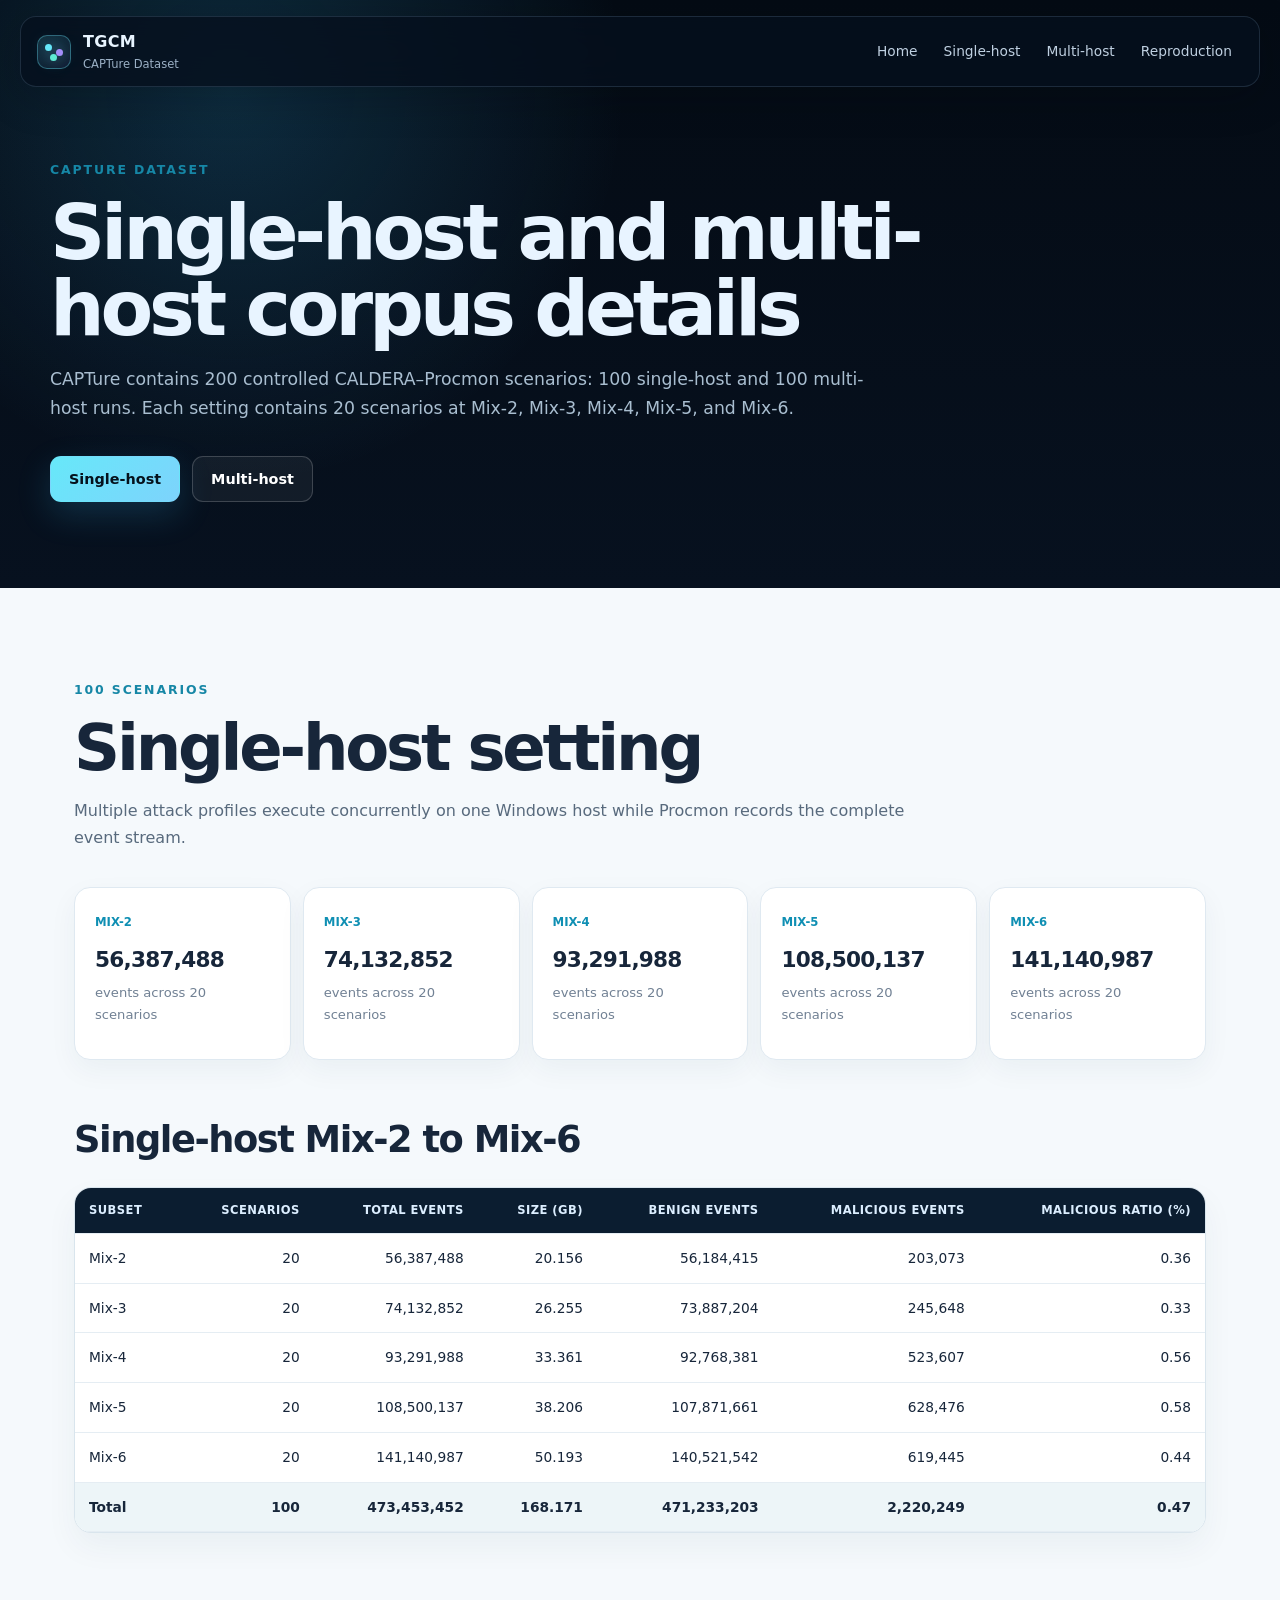
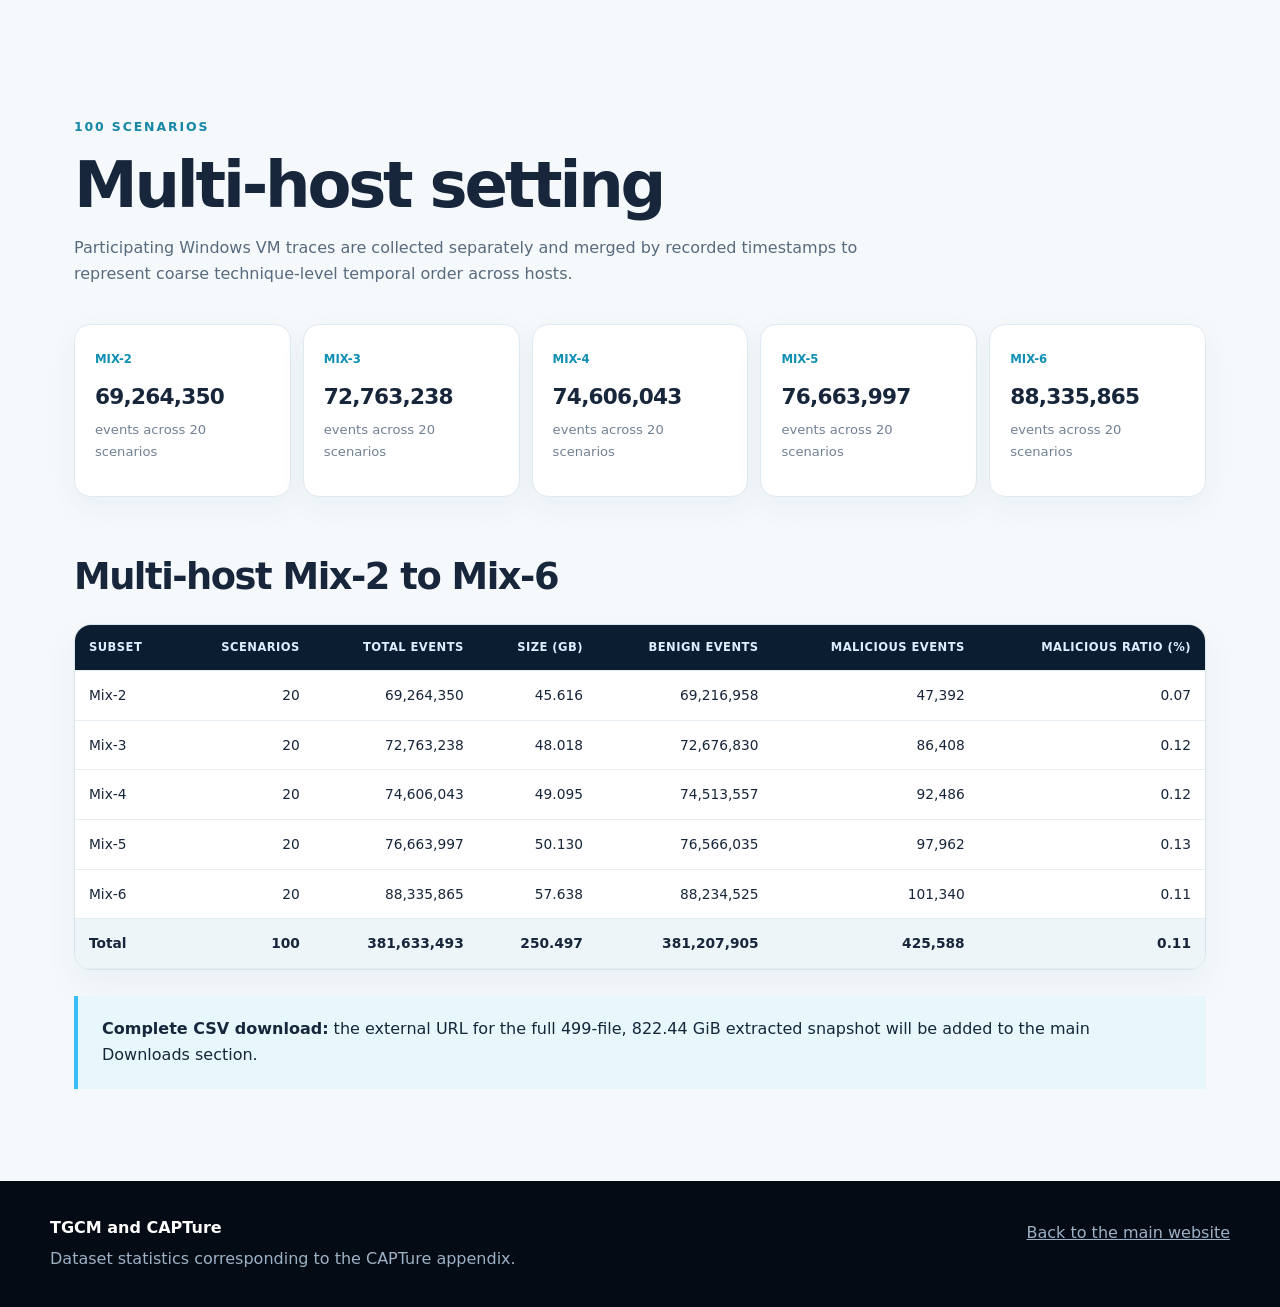
==== dataset/index.html @ 32c9bb9a "Add CAPTure single-host and multi-host dataset details" ====
<!doctype html>
<html lang="en">
<head>
  <meta charset="utf-8">
  <meta name="viewport" content="width=device-width, initial-scale=1">
  <meta name="description" content="CAPTure single-host and multi-host Mix-2 through Mix-6 dataset statistics.">
  <title>CAPTure Dataset Details | TGCM</title>
  <link rel="stylesheet" href="../styles.css">
  <link rel="stylesheet" href="../subpage.css">
  <script defer src="../app.js"></script>
</head>
<body>
  <header class="site-header">
    <a class="brand" href="../"><span class="brand-mark"><i></i><i></i><i></i></span><span><strong>TGCM</strong><small>CAPTure Dataset</small></span></a>
    <button class="nav-toggle" type="button" aria-expanded="false" aria-controls="site-nav">Menu</button>
    <nav id="site-nav" class="site-nav"><a href="../">Home</a><a href="#single-host">Single-host</a><a href="#multi-host">Multi-host</a><a href="../reproduction/">Reproduction</a></nav>
  </header>
  <main class="subpage-main">
    <section class="subpage-hero"><div><p class="eyebrow">CAPTure dataset</p><h1>Single-host and multi-host corpus details</h1><p>CAPTure contains 200 controlled CALDERA–Procmon scenarios: 100 single-host and 100 multi-host runs. Each setting contains 20 scenarios at Mix-2, Mix-3, Mix-4, Mix-5, and Mix-6.</p><div class="hero-actions"><a class="button button-primary" href="#single-host">Single-host</a><a class="button button-secondary" href="#multi-host">Multi-host</a></div></div></section>

    <section id="single-host" class="dataset-section">
      <div class="page-heading"><p class="eyebrow">100 scenarios</p><h1>Single-host setting</h1><p>Multiple attack profiles execute concurrently on one Windows host while Procmon records the complete event stream.</p></div>
      <div class="summary-grid">
        <article class="summary-card"><span>Mix-2</span><strong>56,387,488</strong><p>events across 20 scenarios</p></article>
        <article class="summary-card"><span>Mix-3</span><strong>74,132,852</strong><p>events across 20 scenarios</p></article>
        <article class="summary-card"><span>Mix-4</span><strong>93,291,988</strong><p>events across 20 scenarios</p></article>
        <article class="summary-card"><span>Mix-5</span><strong>108,500,137</strong><p>events across 20 scenarios</p></article>
        <article class="summary-card"><span>Mix-6</span><strong>141,140,987</strong><p>events across 20 scenarios</p></article>
      </div>
      <div class="table-block"><h2>Single-host Mix-2 to Mix-6</h2><div class="table-wrap"><table>
        <thead><tr><th>Subset</th><th>Scenarios</th><th>Total events</th><th>Size (GB)</th><th>Benign events</th><th>Malicious events</th><th>Malicious ratio (%)</th></tr></thead>
        <tbody>
          <tr><td>Mix-2</td><td>20</td><td>56,387,488</td><td>20.156</td><td>56,184,415</td><td>203,073</td><td>0.36</td></tr>
          <tr><td>Mix-3</td><td>20</td><td>74,132,852</td><td>26.255</td><td>73,887,204</td><td>245,648</td><td>0.33</td></tr>
          <tr><td>Mix-4</td><td>20</td><td>93,291,988</td><td>33.361</td><td>92,768,381</td><td>523,607</td><td>0.56</td></tr>
          <tr><td>Mix-5</td><td>20</td><td>108,500,137</td><td>38.206</td><td>107,871,661</td><td>628,476</td><td>0.58</td></tr>
          <tr><td>Mix-6</td><td>20</td><td>141,140,987</td><td>50.193</td><td>140,521,542</td><td>619,445</td><td>0.44</td></tr>
        </tbody>
        <tfoot><tr><th>Total</th><th>100</th><th>473,453,452</th><th>168.171</th><th>471,233,203</th><th>2,220,249</th><th>0.47</th></tr></tfoot>
      </table></div></div>
    </section>

    <section id="multi-host" class="dataset-section">
      <div class="page-heading"><p class="eyebrow">100 scenarios</p><h1>Multi-host setting</h1><p>Participating Windows VM traces are collected separately and merged by recorded timestamps to represent coarse technique-level temporal order across hosts.</p></div>
      <div class="summary-grid">
        <article class="summary-card"><span>Mix-2</span><strong>69,264,350</strong><p>events across 20 scenarios</p></article>
        <article class="summary-card"><span>Mix-3</span><strong>72,763,238</strong><p>events across 20 scenarios</p></article>
        <article class="summary-card"><span>Mix-4</span><strong>74,606,043</strong><p>events across 20 scenarios</p></article>
        <article class="summary-card"><span>Mix-5</span><strong>76,663,997</strong><p>events across 20 scenarios</p></article>
        <article class="summary-card"><span>Mix-6</span><strong>88,335,865</strong><p>events across 20 scenarios</p></article>
      </div>
      <div class="table-block"><h2>Multi-host Mix-2 to Mix-6</h2><div class="table-wrap"><table>
        <thead><tr><th>Subset</th><th>Scenarios</th><th>Total events</th><th>Size (GB)</th><th>Benign events</th><th>Malicious events</th><th>Malicious ratio (%)</th></tr></thead>
        <tbody>
          <tr><td>Mix-2</td><td>20</td><td>69,264,350</td><td>45.616</td><td>69,216,958</td><td>47,392</td><td>0.07</td></tr>
          <tr><td>Mix-3</td><td>20</td><td>72,763,238</td><td>48.018</td><td>72,676,830</td><td>86,408</td><td>0.12</td></tr>
          <tr><td>Mix-4</td><td>20</td><td>74,606,043</td><td>49.095</td><td>74,513,557</td><td>92,486</td><td>0.12</td></tr>
          <tr><td>Mix-5</td><td>20</td><td>76,663,997</td><td>50.130</td><td>76,566,035</td><td>97,962</td><td>0.13</td></tr>
          <tr><td>Mix-6</td><td>20</td><td>88,335,865</td><td>57.638</td><td>88,234,525</td><td>101,340</td><td>0.11</td></tr>
        </tbody>
        <tfoot><tr><th>Total</th><th>100</th><th>381,633,493</th><th>250.497</th><th>381,207,905</th><th>425,588</th><th>0.11</th></tr></tfoot>
      </table></div></div>
      <div class="notice"><strong>Complete CSV download:</strong> the external URL for the full 499-file, 822.44 GiB extracted snapshot will be added to the main Downloads section.</div>
    </section>
  </main>
  <footer class="site-footer"><div><strong>TGCM and CAPTure</strong><p>Dataset statistics corresponding to the CAPTure appendix.</p></div><p><a href="../">Back to the main website</a></p></footer>
</body>
</html>
---- styles.css ----
:root{--bg:#07111f;--deep:#040b14;--panel:#0d1b2c;--text:#e8f4ff;--muted:#9bb0c5;--cyan:#67e8f9;--blue:#38bdf8;--violet:#a78bfa;--teal:#5eead4;--paper:#f5f9fc;--ink:#17263a;--soft:#586a7d;--line:rgba(148,184,218,.18);--radius:20px;--max:1180px;--shadow:0 28px 80px rgba(1,8,18,.32)}*{box-sizing:border-box}html{scroll-behavior:smooth}body{margin:0;background:var(--paper);color:var(--ink);font-family:Inter,ui-sans-serif,system-ui,-apple-system,BlinkMacSystemFont,"Segoe UI",sans-serif;line-height:1.65;text-rendering:optimizeLegibility}a{color:inherit}.skip-link{position:fixed;z-index:999;top:12px;left:12px;transform:translateY(-150%);padding:10px 14px;border-radius:8px;background:white;color:#07111f;font-weight:700}.skip-link:focus{transform:none}.site-header{position:fixed;z-index:100;top:16px;left:50%;transform:translateX(-50%);display:flex;align-items:center;justify-content:space-between;width:min(calc(100% - 36px),1240px);padding:12px 16px;border:1px solid rgba(173,218,255,.14);border-radius:16px;background:rgba(6,16,29,.8);box-shadow:0 10px 40px rgba(1,7,15,.22);backdrop-filter:blur(16px)}.brand{display:inline-flex;align-items:center;gap:12px;color:var(--text);text-decoration:none}.brand strong,.brand small{display:block}.brand strong{font-size:1rem;letter-spacing:.02em}.brand small{color:var(--muted);font-size:.72rem}.brand-mark{position:relative;width:34px;height:34px;border:1px solid rgba(103,232,249,.35);border-radius:10px;background:linear-gradient(145deg,rgba(103,232,249,.14),rgba(167,139,250,.08))}.brand-mark i{position:absolute;width:7px;height:7px;border-radius:50%;background:var(--cyan);box-shadow:0 0 16px rgba(103,232,249,.6)}.brand-mark i:nth-child(1){left:7px;top:8px}.brand-mark i:nth-child(2){right:7px;top:13px;background:var(--violet)}.brand-mark i:nth-child(3){left:12px;bottom:7px;background:var(--teal)}.site-nav{display:flex;align-items:center;gap:4px}.site-nav a{padding:8px 11px;border-radius:9px;color:#bfd0e1;font-size:.86rem;text-decoration:none}.site-nav a:hover,.site-nav a:focus-visible{color:white;background:rgba(255,255,255,.07);outline:none}.nav-toggle{display:none;border:1px solid rgba(255,255,255,.14);border-radius:9px;padding:8px 11px;color:white;background:transparent;font:inherit}.hero{position:relative;min-height:830px;padding:158px 24px 100px;color:var(--text);background:radial-gradient(circle at 16% 16%,rgba(56,189,248,.16),transparent 34%),radial-gradient(circle at 82% 20%,rgba(167,139,250,.16),transparent 34%),linear-gradient(180deg,var(--deep),var(--bg));overflow:hidden}.hero:before{content:"";position:absolute;inset:0;background-image:linear-gradient(rgba(131,173,211,.05) 1px,transparent 1px),linear-gradient(90deg,rgba(131,173,211,.05) 1px,transparent 1px);background-size:54px 54px;mask-image:linear-gradient(to bottom,black,transparent 88%);pointer-events:none}.hero-grid{position:relative;z-index:1;display:grid;grid-template-columns:minmax(0,1fr) minmax(440px,.95fr);gap:64px;align-items:center;width:min(100%,var(--max));margin:auto}.eyebrow{margin:0 0 14px;color:#1687a6;font-size:.78rem;font-weight:800;letter-spacing:.15em;text-transform:uppercase}.hero .eyebrow,.section-dark .eyebrow,.section-roadmap .eyebrow{color:var(--cyan)}.status-dot{display:inline-block;width:8px;height:8px;margin-right:8px;border-radius:50%;background:var(--teal);box-shadow:0 0 0 5px rgba(94,234,212,.1),0 0 18px rgba(94,234,212,.75)}.hero h1{margin:0;font-size:clamp(4.5rem,9vw,8.2rem);line-height:.94;letter-spacing:-.07em;background:linear-gradient(90deg,#fff 0%,#b8f4ff 42%,#d5ccff 100%);-webkit-background-clip:text;background-clip:text;color:transparent}.hero-title{max-width:760px;margin:28px 0 0;color:#c5d8e8;font-size:clamp(1.12rem,2vw,1.4rem);line-height:1.55}.hero-note{max-width:700px;margin:22px 0 0;padding-left:18px;border-left:2px solid rgba(103,232,249,.5);color:#91a9bd}.hero-actions{display:flex;flex-wrap:wrap;gap:12px;margin-top:34px}.button{display:inline-flex;align-items:center;justify-content:center;min-height:46px;padding:0 18px;border:1px solid transparent;border-radius:11px;font:inherit;font-size:.9rem;font-weight:750;text-decoration:none;transition:transform .16s ease}.button:hover{transform:translateY(-2px)}.button-primary{color:#05111c;background:linear-gradient(135deg,var(--cyan),#7dd3fc);box-shadow:0 12px 34px rgba(56,189,248,.18)}.button-secondary{border-color:rgba(255,255,255,.18);color:white;background:rgba(255,255,255,.05)}.button-disabled{width:100%;color:#728294;border-color:rgba(135,156,178,.18);background:rgba(125,145,165,.07);cursor:not-allowed}.button-disabled:hover{transform:none}.graph-panel{position:relative;padding:20px 18px 16px;border:1px solid rgba(125,211,252,.14);border-radius:28px;background:linear-gradient(160deg,rgba(16,34,56,.86),rgba(5,14,25,.75));box-shadow:var(--shadow),inset 0 1px 0 rgba(255,255,255,.05);overflow:hidden}.graph-label{color:#829bb1;font-size:.74rem;font-weight:700;letter-spacing:.11em;text-transform:uppercase}.graph-panel svg{display:block;width:100%;height:auto}.host-lines line{stroke:rgba(148,184,218,.12);stroke-width:1;stroke-dasharray:5 8}.edge path{fill:none;stroke-width:4;stroke-linecap:round}.edge-a path{stroke:url(#edge-a)}.edge-b path{stroke:url(#edge-b)}.edge-c path{stroke:url(#edge-c)}.nodes circle{stroke:#0c1929;stroke-width:5}.path-a circle{fill:var(--blue)}.path-b circle{fill:var(--violet)}.path-c circle{fill:var(--teal)}.host-labels text{fill:#7891a7;font-size:14px}.graph-legend{display:flex;flex-wrap:wrap;gap:14px;color:#849cb2;font-size:.73rem}.graph-legend span{display:inline-flex;align-items:center;gap:7px}.graph-legend i{width:8px;height:8px;border-radius:50%}.legend-a{background:var(--blue)}.legend-b{background:var(--violet)}.legend-c{background:var(--teal)}.section{padding:108px 24px}.section>*{width:min(100%,var(--max));margin-left:auto;margin-right:auto}.section-heading{max-width:820px;margin-bottom:48px}.section-heading h2,.citation-card h2{margin:0;font-size:clamp(2.1rem,4.5vw,4rem);line-height:1.08;letter-spacing:-.045em}.section-heading>p:last-child{margin:20px 0 0;color:var(--soft);font-size:1.05rem}.section-dark{color:var(--text);background:linear-gradient(180deg,#07111f,#0a1727)}.section-dark .section-heading h2{color:white}.section-dark .section-heading>p:last-child{color:#9db1c6}.feature-grid,.roadmap-grid,.download-grid{display:grid;grid-template-columns:repeat(3,1fr);gap:16px}.feature-grid article,.roadmap-grid article,.download-card{padding:28px;border:1px solid #dfe9f1;border-radius:var(--radius);background:white;box-shadow:0 14px 34px rgba(21,51,78,.06)}.feature-grid article>span,.roadmap-grid article>span{color:#0f8fb3;font-size:.74rem;font-weight:800;letter-spacing:.12em;text-transform:uppercase}.feature-grid h3,.roadmap-grid h3,.download-card h3{margin:14px 0 8px;font-size:1.25rem}.feature-grid p,.roadmap-grid p,.download-card p{margin:0;color:var(--soft)}.stats-grid{display:grid;grid-template-columns:repeat(6,1fr);gap:12px}.stats-grid article{min-height:138px;padding:22px 18px;border:1px solid rgba(173,218,255,.12);border-radius:18px;background:rgba(255,255,255,.045)}.stats-grid strong{display:block;color:white;font-size:clamp(1.65rem,3vw,2.55rem);line-height:1.1;letter-spacing:-.05em}.stats-grid span{display:block;margin-top:10px;color:#9db1c6;font-size:.86rem}.pipeline{display:grid;grid-template-columns:1fr auto 1fr auto 1fr;gap:18px;align-items:center;margin-top:46px}.pipeline article{min-height:190px;padding:26px;border:1px solid rgba(173,218,255,.12);border-radius:18px;background:rgba(255,255,255,.045)}.pipeline article>span{color:var(--cyan);font-size:.72rem;font-weight:800;letter-spacing:.12em;text-transform:uppercase}.pipeline h3{margin:14px 0 8px;color:white}.pipeline p{margin:0;color:#9db1c6}.pipeline-arrow{color:#5e7892;font-size:1.5rem}.download-status{display:inline-flex;padding:6px 10px;border-radius:999px;color:#0d6c79;background:#dcf9f5;font-size:.72rem;font-weight:800;text-transform:uppercase}.download-card dl{margin:24px 0;display:grid;gap:9px}.download-card dl div{display:flex;justify-content:space-between;gap:18px;padding-bottom:8px;border-bottom:1px solid #e4ebf1}.download-card dt{color:#718194}.download-card dd{margin:0;font-weight:700;text-align:right}.integrity-callout{display:grid;grid-template-columns:1fr 1fr;gap:32px;align-items:center;margin-top:28px;padding:32px;border-radius:22px;color:var(--text);background:linear-gradient(135deg,#0c2638,#102a41)}.integrity-callout span{color:var(--cyan);font-size:.74rem;font-weight:800;letter-spacing:.12em;text-transform:uppercase}.integrity-callout h3{margin:10px 0 0;font-size:1.55rem}.integrity-callout p{margin:0;color:#a7bacb}.section-roadmap{color:var(--text);background:#091422}.section-roadmap .section-heading h2{color:white}.section-roadmap .section-heading>p:last-child{color:#9db1c6}.roadmap-grid article{border-color:rgba(173,218,255,.12);background:rgba(255,255,255,.045);box-shadow:none}.roadmap-grid h3{color:white}.roadmap-grid p{color:#9db1c6}.roadmap-grid article>span{color:var(--cyan)}.section-citation{background:#eaf2f7}.citation-card{display:grid;grid-template-columns:1.35fr .65fr;gap:50px;padding:48px;border:1px solid #d9e5ed;border-radius:26px;background:white;box-shadow:0 18px 44px rgba(21,51,78,.07)}.citation-card p{color:var(--soft)}.citation-meta{display:grid;gap:12px}.citation-meta div{padding:14px 16px;border-radius:12px;background:#f2f7fa}.citation-meta span,.citation-meta strong{display:block}.citation-meta span{color:#718194;font-size:.76rem;text-transform:uppercase}.citation-meta strong{margin-top:3px}.site-footer{display:flex;justify-content:space-between;gap:30px;padding:34px max(24px,calc((100% - var(--max))/2));color:#9db1c6;background:#040b14}.site-footer strong{color:white}.site-footer p{margin:5px 0 0;max-width:560px}.site-footer>p{text-align:right}@media(max-width:980px){.hero-grid{grid-template-columns:1fr;gap:46px}.graph-panel{max-width:700px}.stats-grid{grid-template-columns:repeat(3,1fr)}.feature-grid,.roadmap-grid,.download-grid{grid-template-columns:1fr 1fr}.pipeline{grid-template-columns:1fr}.pipeline-arrow{transform:rotate(90deg);text-align:center}.citation-card{grid-template-columns:1fr}}@media(max-width:700px){.site-header{top:10px}.nav-toggle{display:block}.site-nav{position:absolute;top:calc(100% + 8px);left:0;right:0;display:none;flex-direction:column;align-items:stretch;padding:10px;border:1px solid rgba(173,218,255,.14);border-radius:14px;background:#081524}.site-nav.open{display:flex}.site-nav a{padding:11px 12px}.hero{min-height:auto;padding:138px 20px 76px}.hero h1{font-size:clamp(4rem,24vw,6rem)}.section{padding:78px 20px}.stats-grid,.feature-grid,.roadmap-grid,.download-grid{grid-template-columns:1fr}.integrity-callout{grid-template-columns:1fr}.citation-card{padding:30px}.site-footer{flex-direction:column}.site-footer>p{text-align:left}}
---- subpage.css ----
.subpage-main{background:#f5f9fc}.subpage-hero{padding:160px 24px 86px;color:#e8f4ff;background:radial-gradient(circle at 18% 15%,rgba(56,189,248,.18),transparent 34%),linear-gradient(180deg,#040b14,#07111f)}.subpage-hero>div,.dataset-section,.repro-section{width:min(100%,1180px);margin:auto}.subpage-hero h1{max-width:900px;margin:0;font-size:clamp(2.8rem,6vw,5.5rem);line-height:1;letter-spacing:-.055em}.subpage-hero p:not(.eyebrow){max-width:820px;color:#a9bed0;font-size:1.08rem}.dataset-section,.repro-section{padding:92px 24px}.page-heading{max-width:860px;margin-bottom:36px}.page-heading h1{margin:0;font-size:clamp(2.3rem,5vw,4.2rem);letter-spacing:-.05em;line-height:1.05}.page-heading>p:last-child{color:#586a7d}.summary-grid{display:grid;grid-template-columns:repeat(5,1fr);gap:12px;margin-bottom:46px}.summary-card{padding:20px;border:1px solid #dfe9f1;border-radius:16px;background:white;box-shadow:0 10px 28px rgba(21,51,78,.05)}.summary-card>span{color:#0f8fb3;font-size:.73rem;font-weight:800;text-transform:uppercase}.summary-card>strong{display:block;margin-top:8px;font-size:1.35rem;letter-spacing:-.035em}.summary-card>p{margin:4px 0 14px;color:#718194;font-size:.82rem}.table-block{margin-top:50px}.table-block h2{margin:0 0 16px;font-size:2.3rem;letter-spacing:-.04em}.table-wrap{overflow:auto;border:1px solid #d9e5ed;border-radius:17px;background:white;box-shadow:0 14px 32px rgba(21,51,78,.05)}table{width:100%;border-collapse:collapse;min-width:950px;font-size:.86rem}th,td{padding:13px 14px;border-bottom:1px solid #e5edf3;text-align:right;white-space:nowrap}th:first-child,td:first-child{text-align:left}thead th{color:#dceeff;background:#0b1d30;font-size:.72rem;letter-spacing:.04em;text-transform:uppercase}tbody tr:hover{background:#f5fafc}tfoot th{background:#edf5f8}.repro-grid{display:grid;grid-template-columns:repeat(3,1fr);gap:16px}.repro-card{display:flex;flex-direction:column;padding:26px;border:1px solid #dfe9f1;border-radius:18px;background:white;box-shadow:0 12px 32px rgba(21,51,78,.05)}.repro-card>span{color:#0f8fb3;font-size:.73rem;font-weight:800;text-transform:uppercase}.repro-card h2{margin:12px 0 8px;font-size:1.3rem}.repro-card p{flex:1;margin:0 0 20px;color:#586a7d}.repro-links{display:flex;flex-wrap:wrap;gap:8px}.repro-links a{padding:7px 10px;border:1px solid #dbe7ef;border-radius:8px;text-decoration:none;font-size:.8rem;font-weight:700}.setup-panel{margin-top:34px;padding:30px;border-radius:20px;color:#e8f4ff;background:#0a1727}.setup-panel pre{overflow:auto;padding:18px;border-radius:12px;background:#040b14;color:#bceffc}.notice{margin-top:26px;padding:20px 24px;border-left:4px solid #38bdf8;background:#e8f7fc}.site-footer a{color:inherit}@media(max-width:980px){.summary-grid{grid-template-columns:repeat(2,1fr)}.repro-grid{grid-template-columns:1fr 1fr}}@media(max-width:700px){.subpage-hero{padding:130px 20px 62px}.dataset-section,.repro-section{padding:64px 20px}.summary-grid,.repro-grid{grid-template-columns:1fr}}
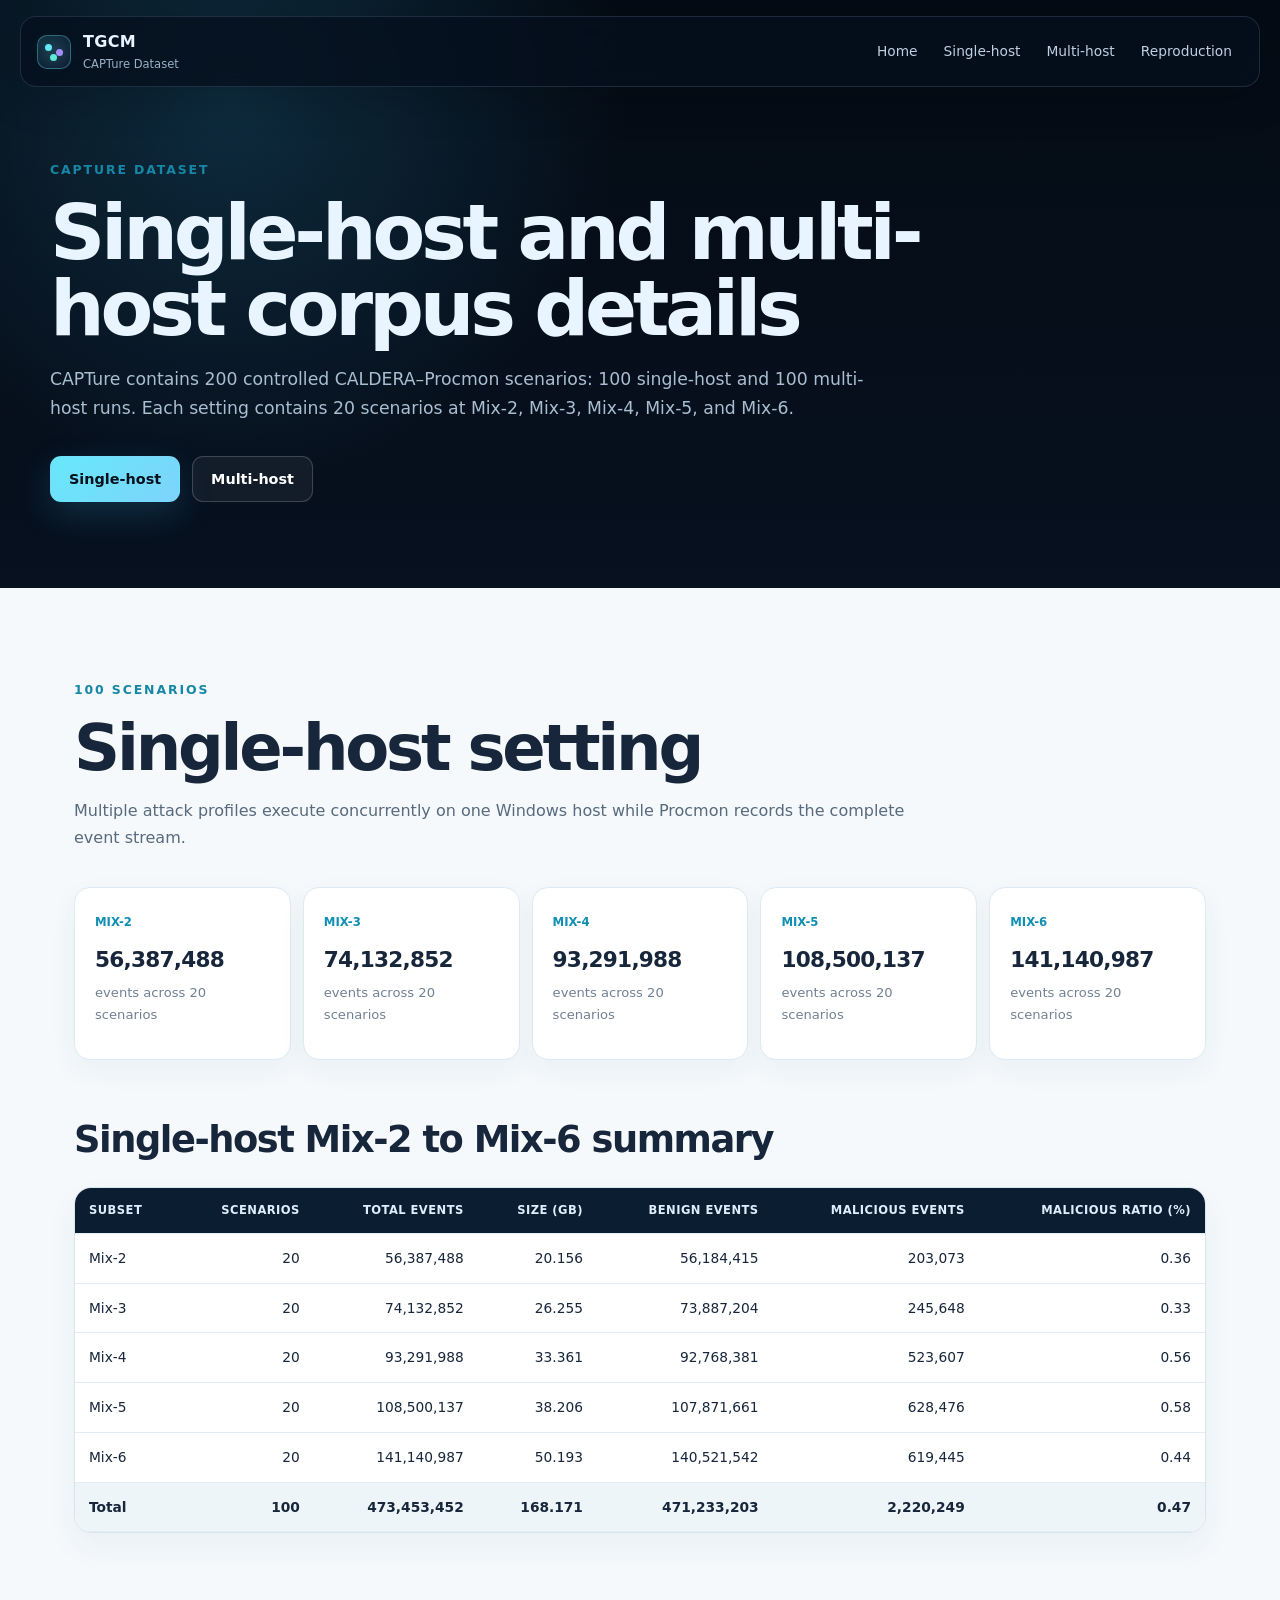
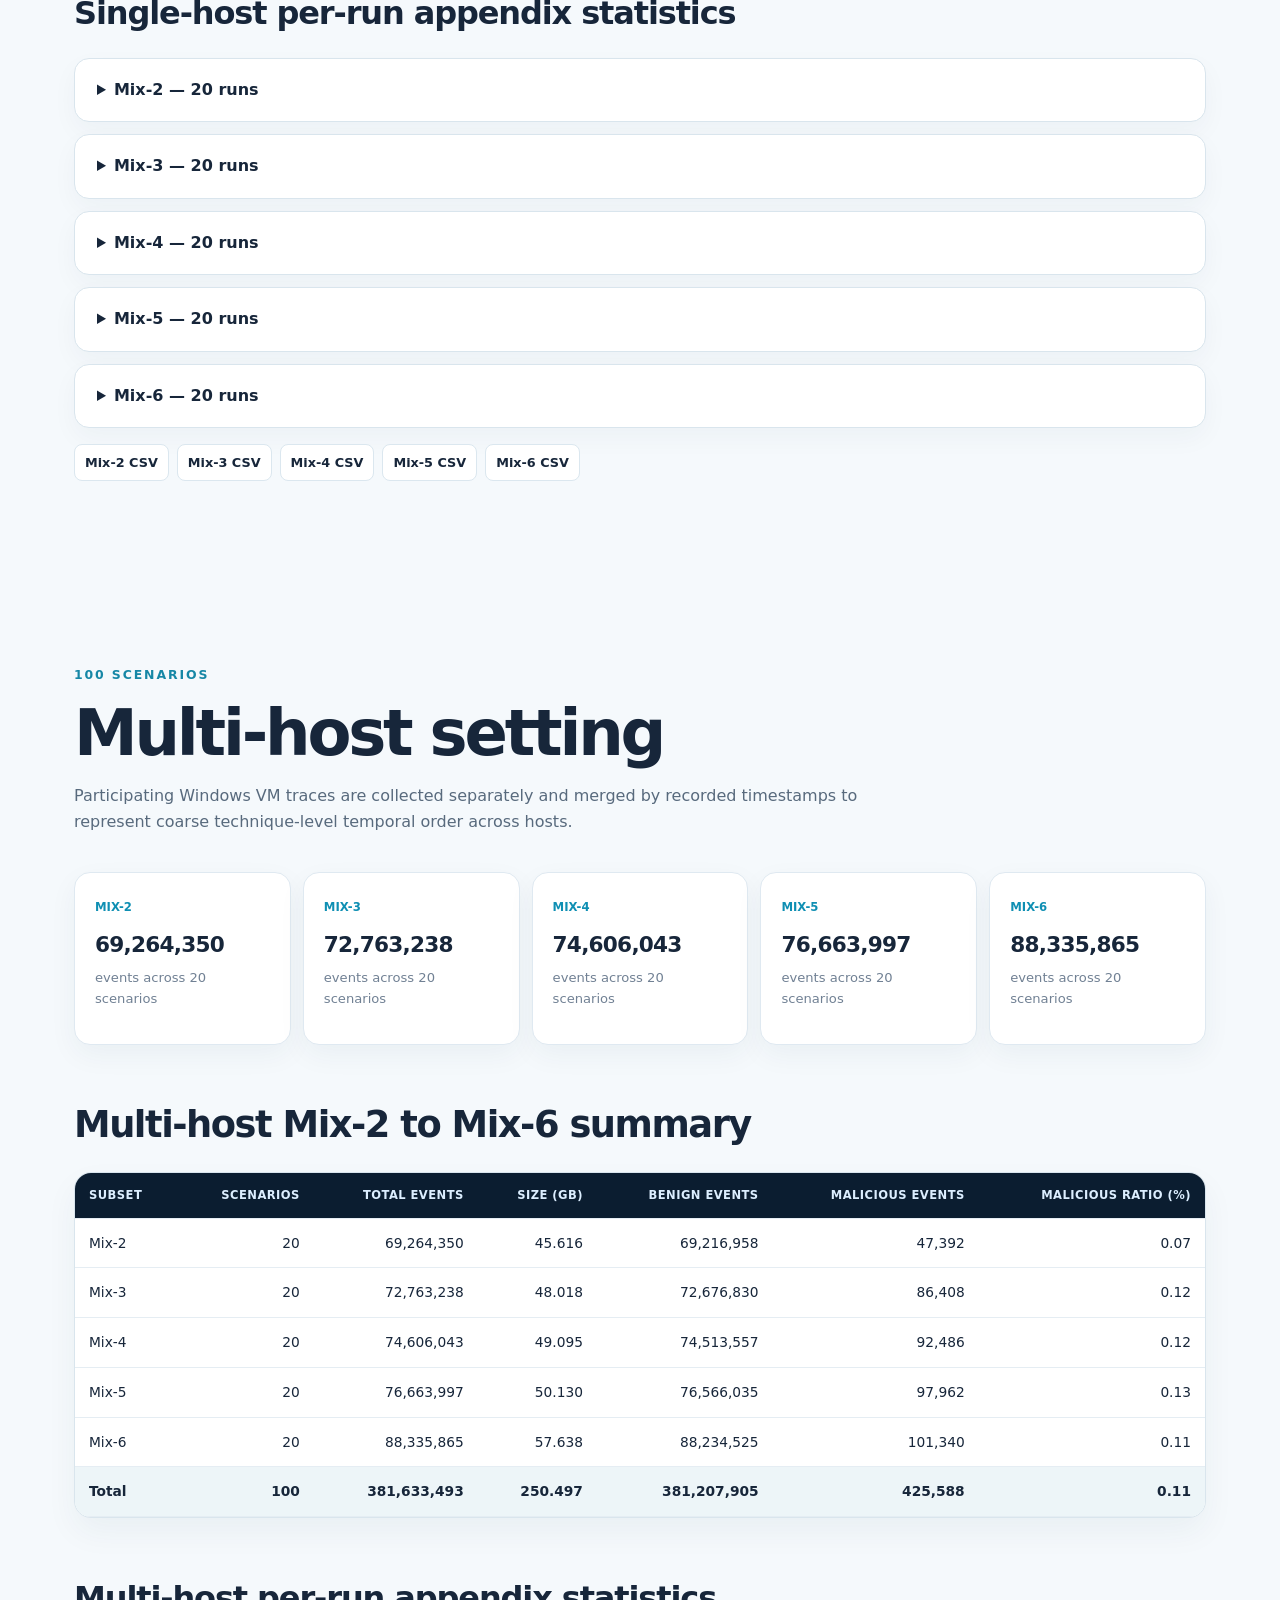
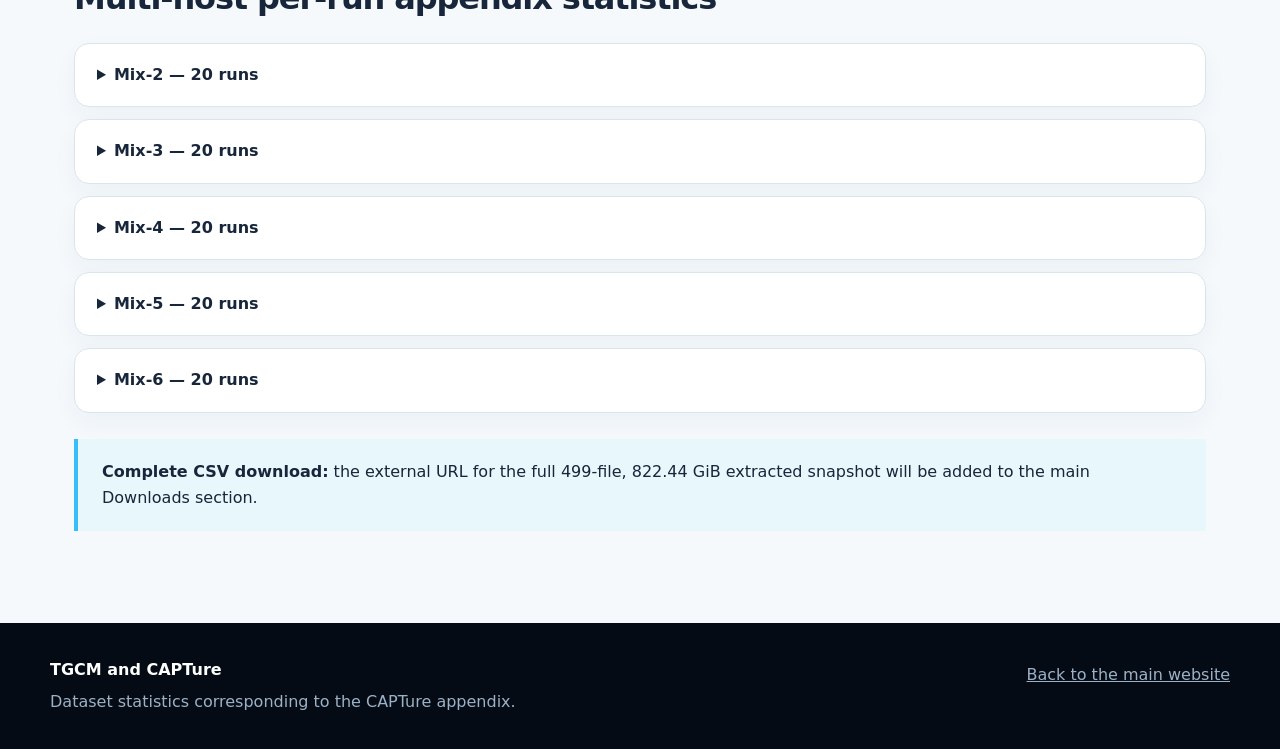
==== commit 79a11ecb: "Add full CAPTure per-run appendix details" ====
--- a/dataset/index.html
+++ b/dataset/index.html
@@ -7,7 +7,9 @@
   <title>CAPTure Dataset Details | TGCM</title>
   <link rel="stylesheet" href="../styles.css">
   <link rel="stylesheet" href="../subpage.css">
+  <link rel="stylesheet" href="details.css">
   <script defer src="../app.js"></script>
+  <script defer src="dataset.js"></script>
 </head>
 <body>
   <header class="site-header">
@@ -27,7 +29,7 @@
         <article class="summary-card"><span>Mix-5</span><strong>108,500,137</strong><p>events across 20 scenarios</p></article>
         <article class="summary-card"><span>Mix-6</span><strong>141,140,987</strong><p>events across 20 scenarios</p></article>
       </div>
-      <div class="table-block"><h2>Single-host Mix-2 to Mix-6</h2><div class="table-wrap"><table>
+      <div class="table-block"><h2>Single-host Mix-2 to Mix-6 summary</h2><div class="table-wrap"><table>
         <thead><tr><th>Subset</th><th>Scenarios</th><th>Total events</th><th>Size (GB)</th><th>Benign events</th><th>Malicious events</th><th>Malicious ratio (%)</th></tr></thead>
         <tbody>
           <tr><td>Mix-2</td><td>20</td><td>56,387,488</td><td>20.156</td><td>56,184,415</td><td>203,073</td><td>0.36</td></tr>
@@ -38,6 +40,16 @@
         </tbody>
         <tfoot><tr><th>Total</th><th>100</th><th>473,453,452</th><th>168.171</th><th>471,233,203</th><th>2,220,249</th><th>0.47</th></tr></tfoot>
       </table></div></div>
+
+      <h2 class="per-run-heading">Single-host per-run appendix statistics</h2>
+      <div class="per-run-groups">
+        <details><summary>Mix-2 — 20 runs</summary><div class="per-run-table" data-run-table data-csv="runs/mix2.csv" data-scope="single-host">Loading…</div></details>
+        <details><summary>Mix-3 — 20 runs</summary><div class="per-run-table" data-run-table data-csv="runs/mix3.csv" data-scope="single-host">Loading…</div></details>
+        <details><summary>Mix-4 — 20 runs</summary><div class="per-run-table" data-run-table data-csv="runs/mix4.csv" data-scope="single-host">Loading…</div></details>
+        <details><summary>Mix-5 — 20 runs</summary><div class="per-run-table" data-run-table data-csv="runs/mix5.csv" data-scope="single-host">Loading…</div></details>
+        <details><summary>Mix-6 — 20 runs</summary><div class="per-run-table" data-run-table data-csv="runs/mix6.csv" data-scope="single-host">Loading…</div></details>
+      </div>
+      <div class="per-run-downloads"><a href="runs/mix2.csv" download>Mix-2 CSV</a><a href="runs/mix3.csv" download>Mix-3 CSV</a><a href="runs/mix4.csv" download>Mix-4 CSV</a><a href="runs/mix5.csv" download>Mix-5 CSV</a><a href="runs/mix6.csv" download>Mix-6 CSV</a></div>
     </section>
 
     <section id="multi-host" class="dataset-section">
@@ -49,7 +61,7 @@
         <article class="summary-card"><span>Mix-5</span><strong>76,663,997</strong><p>events across 20 scenarios</p></article>
         <article class="summary-card"><span>Mix-6</span><strong>88,335,865</strong><p>events across 20 scenarios</p></article>
       </div>
-      <div class="table-block"><h2>Multi-host Mix-2 to Mix-6</h2><div class="table-wrap"><table>
+      <div class="table-block"><h2>Multi-host Mix-2 to Mix-6 summary</h2><div class="table-wrap"><table>
         <thead><tr><th>Subset</th><th>Scenarios</th><th>Total events</th><th>Size (GB)</th><th>Benign events</th><th>Malicious events</th><th>Malicious ratio (%)</th></tr></thead>
         <tbody>
           <tr><td>Mix-2</td><td>20</td><td>69,264,350</td><td>45.616</td><td>69,216,958</td><td>47,392</td><td>0.07</td></tr>
@@ -60,6 +72,15 @@
         </tbody>
         <tfoot><tr><th>Total</th><th>100</th><th>381,633,493</th><th>250.497</th><th>381,207,905</th><th>425,588</th><th>0.11</th></tr></tfoot>
       </table></div></div>
+
+      <h2 class="per-run-heading">Multi-host per-run appendix statistics</h2>
+      <div class="per-run-groups">
+        <details><summary>Mix-2 — 20 runs</summary><div class="per-run-table" data-run-table data-csv="runs/mix2.csv" data-scope="multi-host">Loading…</div></details>
+        <details><summary>Mix-3 — 20 runs</summary><div class="per-run-table" data-run-table data-csv="runs/mix3.csv" data-scope="multi-host">Loading…</div></details>
+        <details><summary>Mix-4 — 20 runs</summary><div class="per-run-table" data-run-table data-csv="runs/mix4.csv" data-scope="multi-host">Loading…</div></details>
+        <details><summary>Mix-5 — 20 runs</summary><div class="per-run-table" data-run-table data-csv="runs/mix5.csv" data-scope="multi-host">Loading…</div></details>
+        <details><summary>Mix-6 — 20 runs</summary><div class="per-run-table" data-run-table data-csv="runs/mix6.csv" data-scope="multi-host">Loading…</div></details>
+      </div>
       <div class="notice"><strong>Complete CSV download:</strong> the external URL for the full 499-file, 822.44 GiB extracted snapshot will be added to the main Downloads section.</div>
     </section>
   </main>
--- a/dataset/details.css
+++ b/dataset/details.css
@@ -0,0 +1 @@
+.per-run-heading{margin:54px 0 18px;font-size:2rem;letter-spacing:-.035em}.per-run-groups{display:grid;gap:12px}.per-run-groups details{border:1px solid #d9e5ed;border-radius:15px;background:white;box-shadow:0 10px 26px rgba(21,51,78,.04);overflow:hidden}.per-run-groups summary{padding:18px 22px;font-weight:800;cursor:pointer;list-style-position:inside}.per-run-groups details[open] summary{border-bottom:1px solid #e5edf3;background:#f4f9fb}.per-run-table{padding:16px}.per-run-table .table-wrap{box-shadow:none}.per-run-table table{min-width:1050px}.per-run-table th:nth-child(2),.per-run-table td:nth-child(2){text-align:left;white-space:normal;min-width:330px}.per-run-downloads{display:flex;flex-wrap:wrap;gap:8px;margin-top:16px}.per-run-downloads a{padding:7px 10px;border:1px solid #dbe7ef;border-radius:8px;background:white;text-decoration:none;font-size:.8rem;font-weight:750}
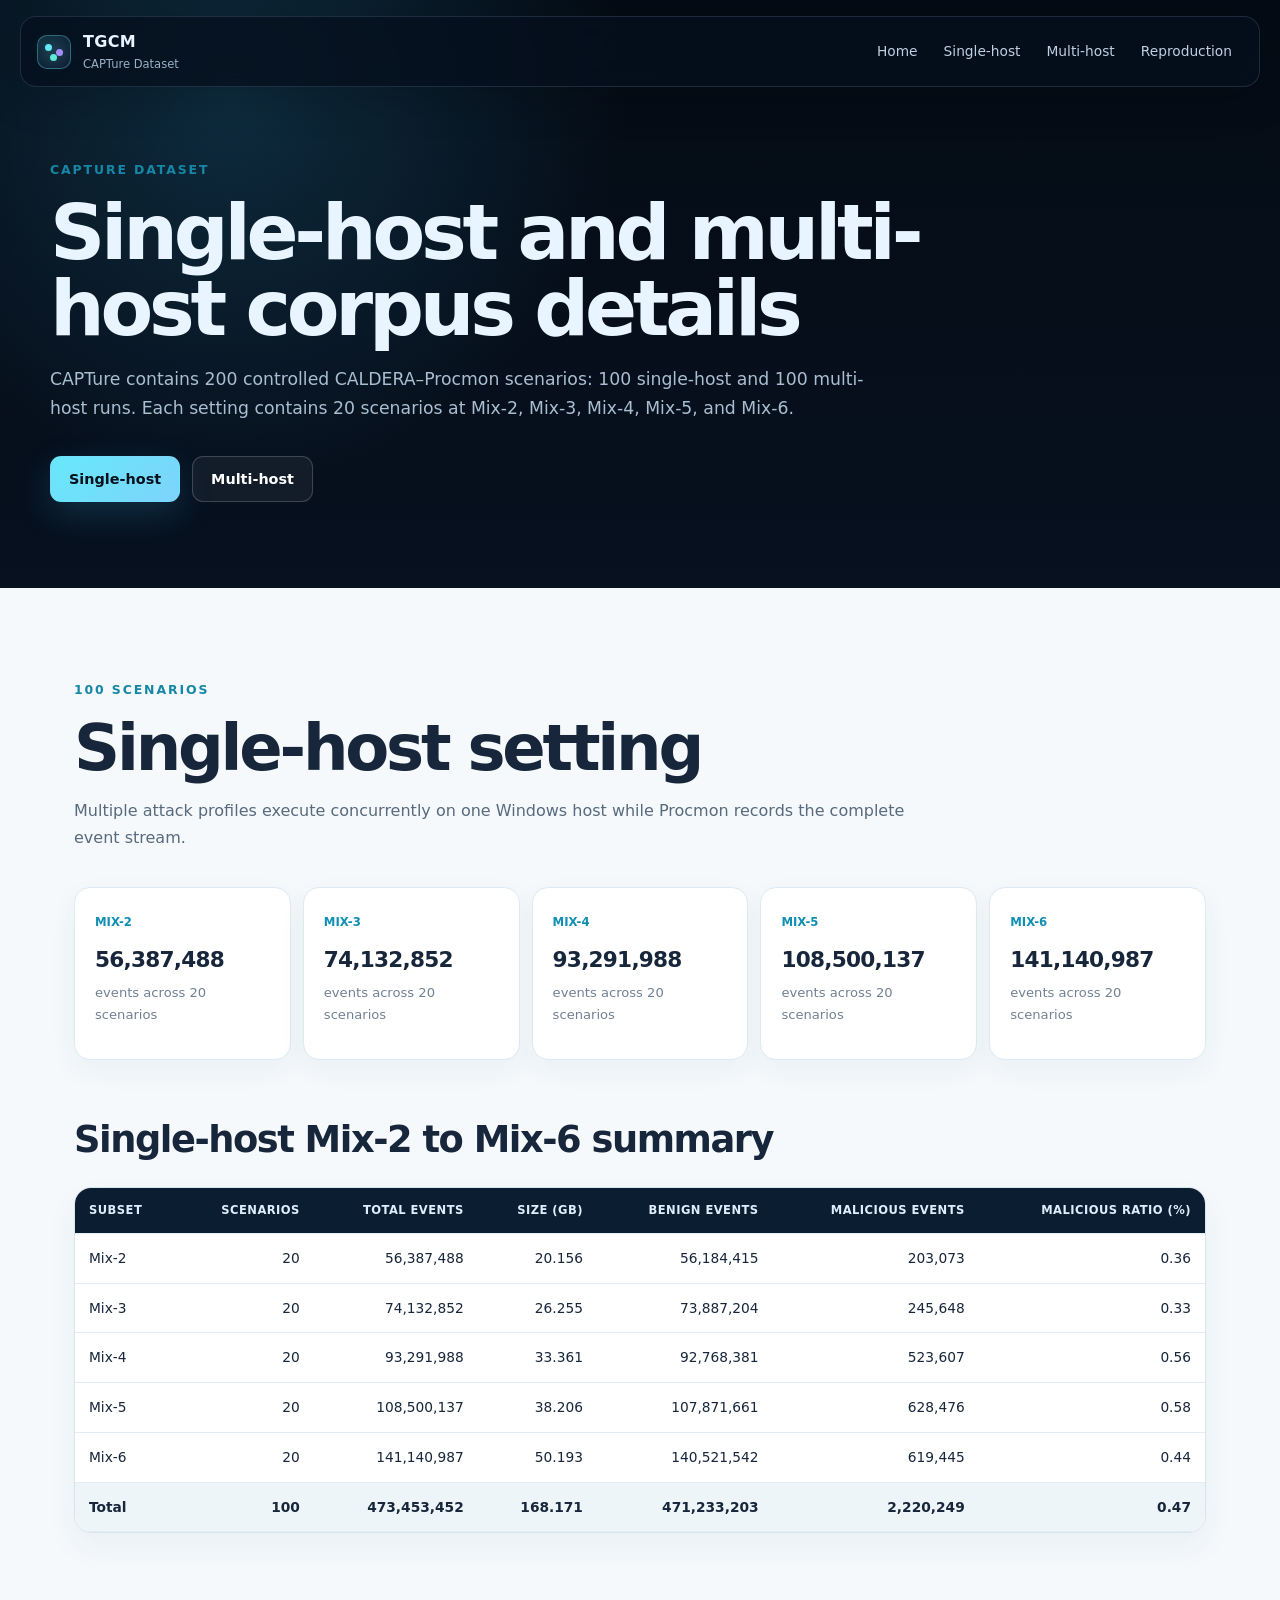
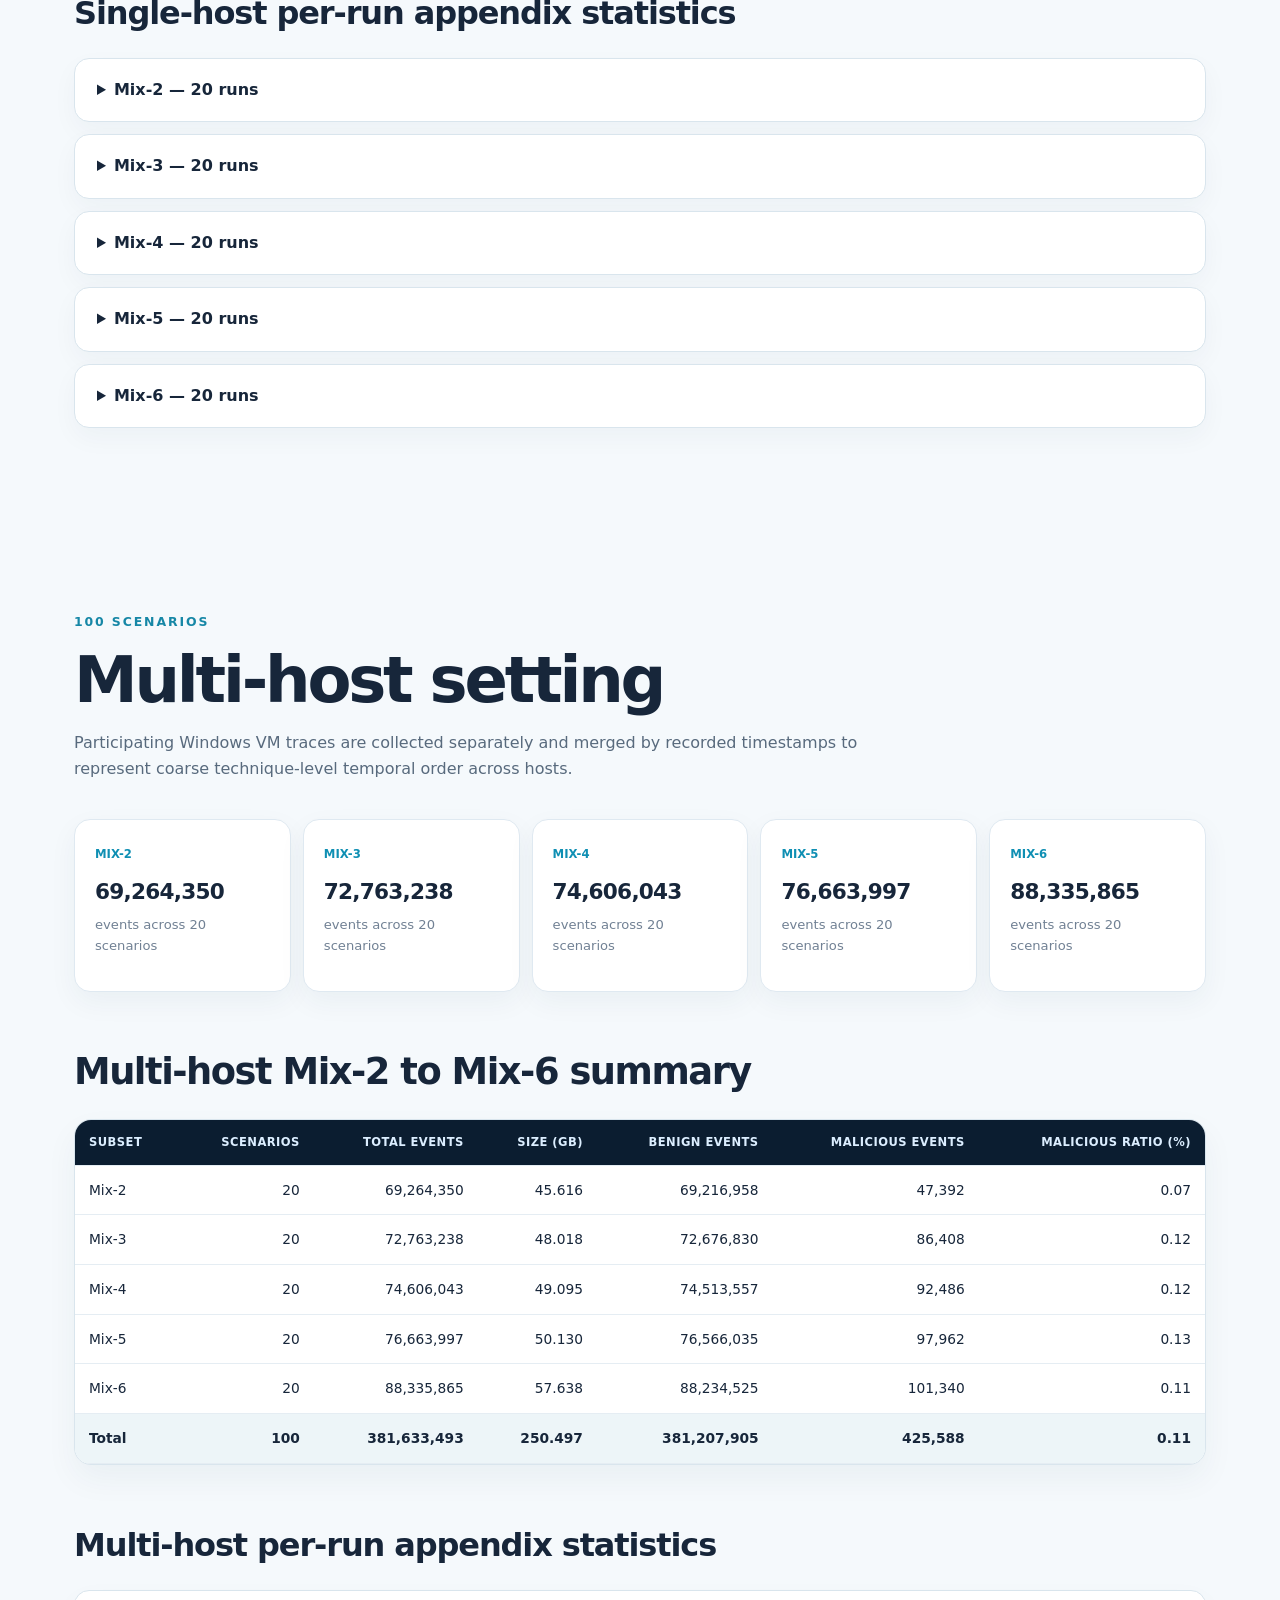
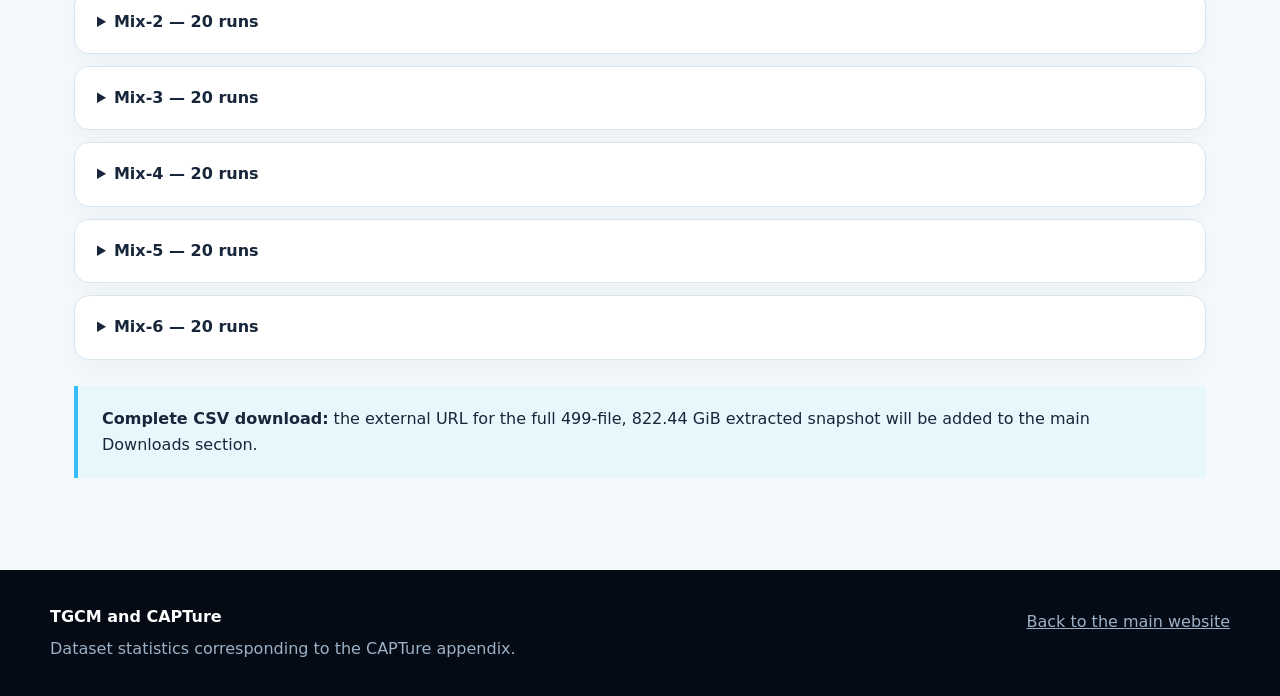
==== commit 405e6628: "Update index.html" ====
--- a/dataset/index.html
+++ b/dataset/index.html
@@ -49,7 +49,6 @@
         <details><summary>Mix-5 — 20 runs</summary><div class="per-run-table" data-run-table data-csv="runs/mix5.csv" data-scope="single-host">Loading…</div></details>
         <details><summary>Mix-6 — 20 runs</summary><div class="per-run-table" data-run-table data-csv="runs/mix6.csv" data-scope="single-host">Loading…</div></details>
       </div>
-      <div class="per-run-downloads"><a href="runs/mix2.csv" download>Mix-2 CSV</a><a href="runs/mix3.csv" download>Mix-3 CSV</a><a href="runs/mix4.csv" download>Mix-4 CSV</a><a href="runs/mix5.csv" download>Mix-5 CSV</a><a href="runs/mix6.csv" download>Mix-6 CSV</a></div>
     </section>
 
     <section id="multi-host" class="dataset-section">
@@ -86,4 +85,4 @@
   </main>
   <footer class="site-footer"><div><strong>TGCM and CAPTure</strong><p>Dataset statistics corresponding to the CAPTure appendix.</p></div><p><a href="../">Back to the main website</a></p></footer>
 </body>
-</html>+</html>
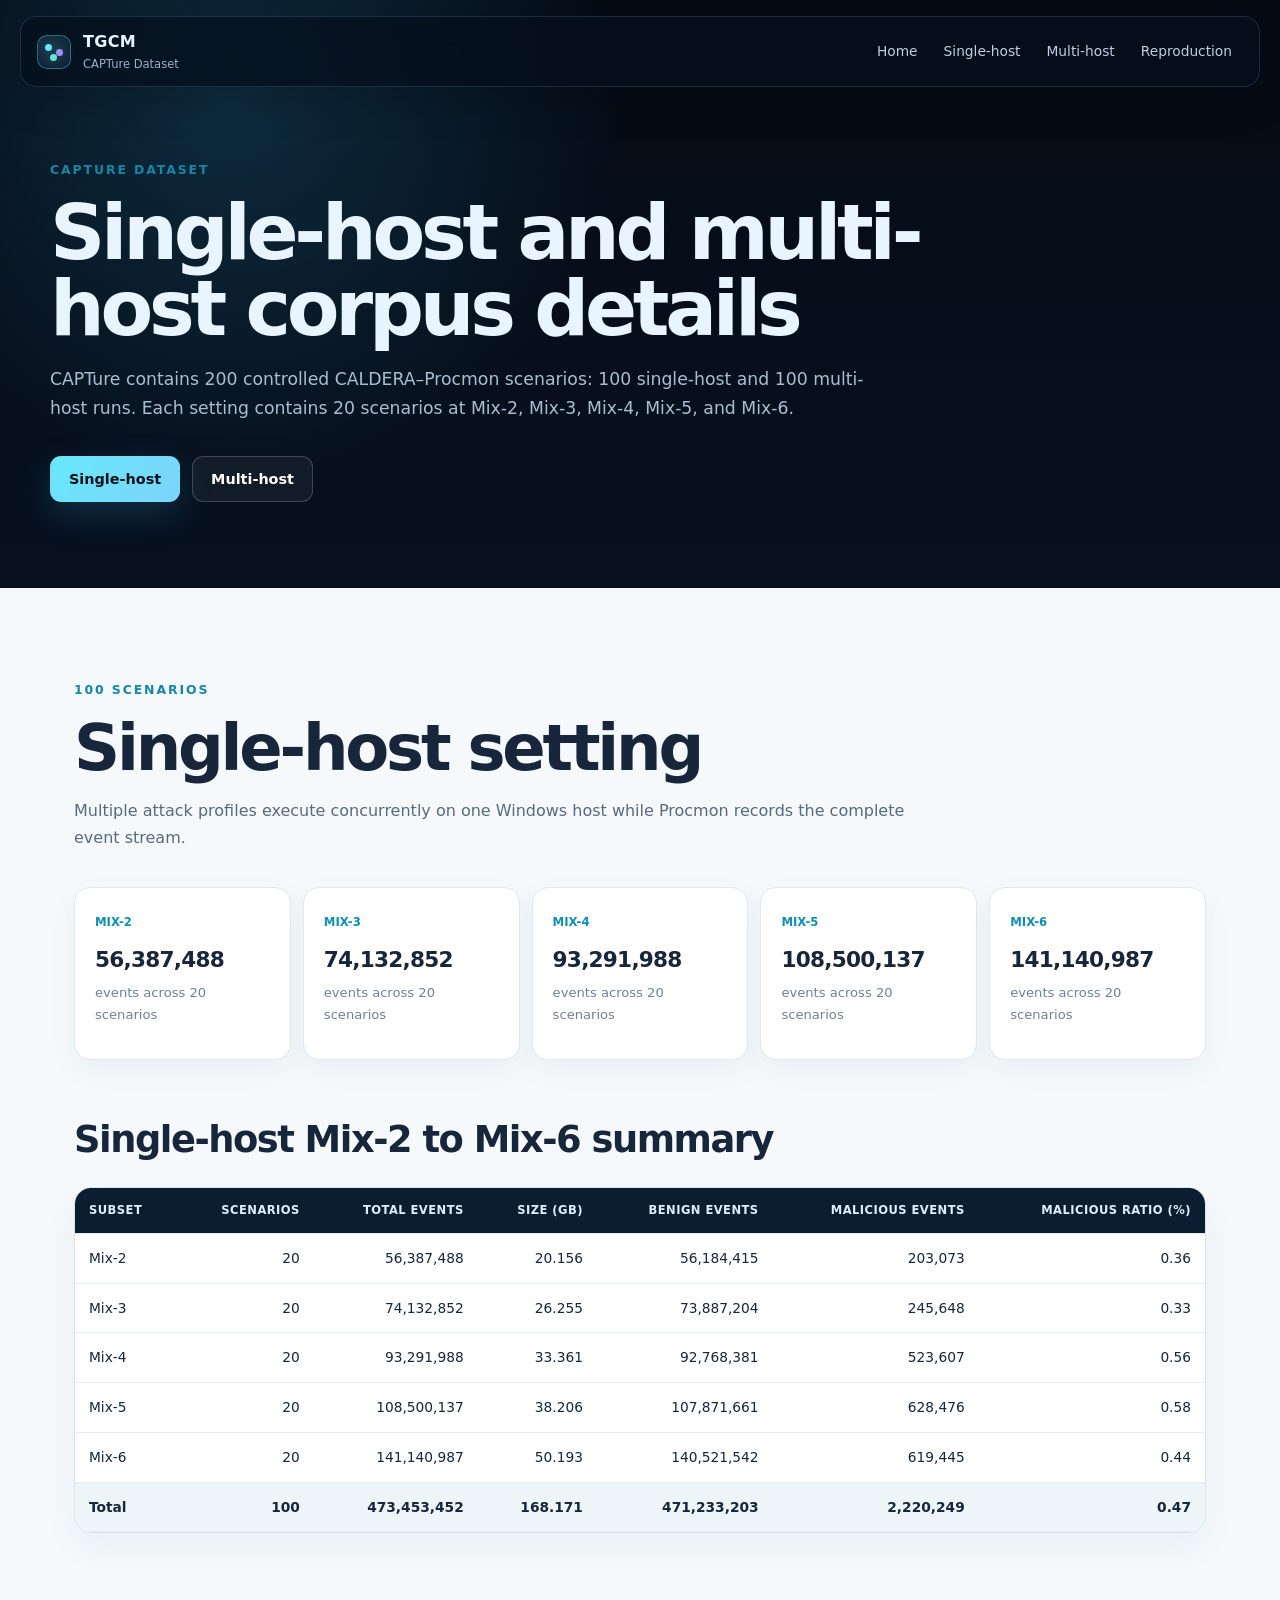
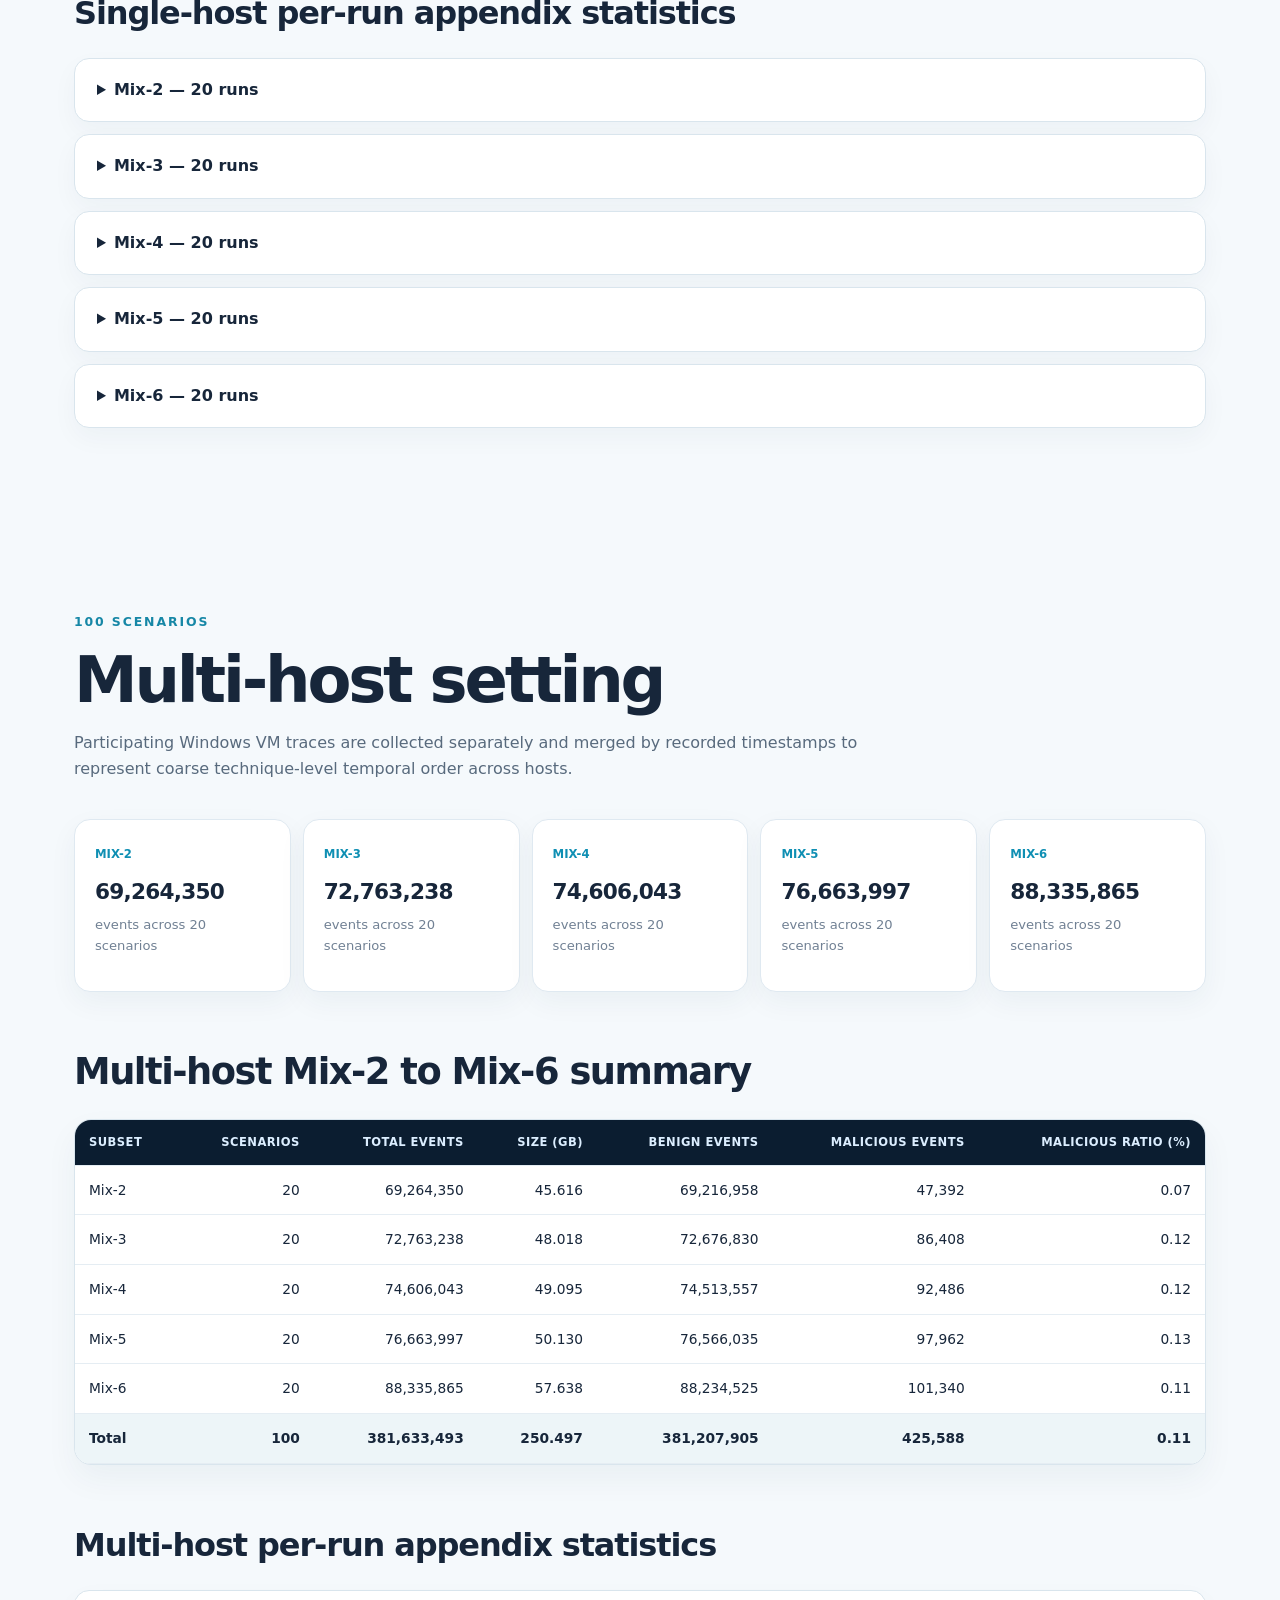
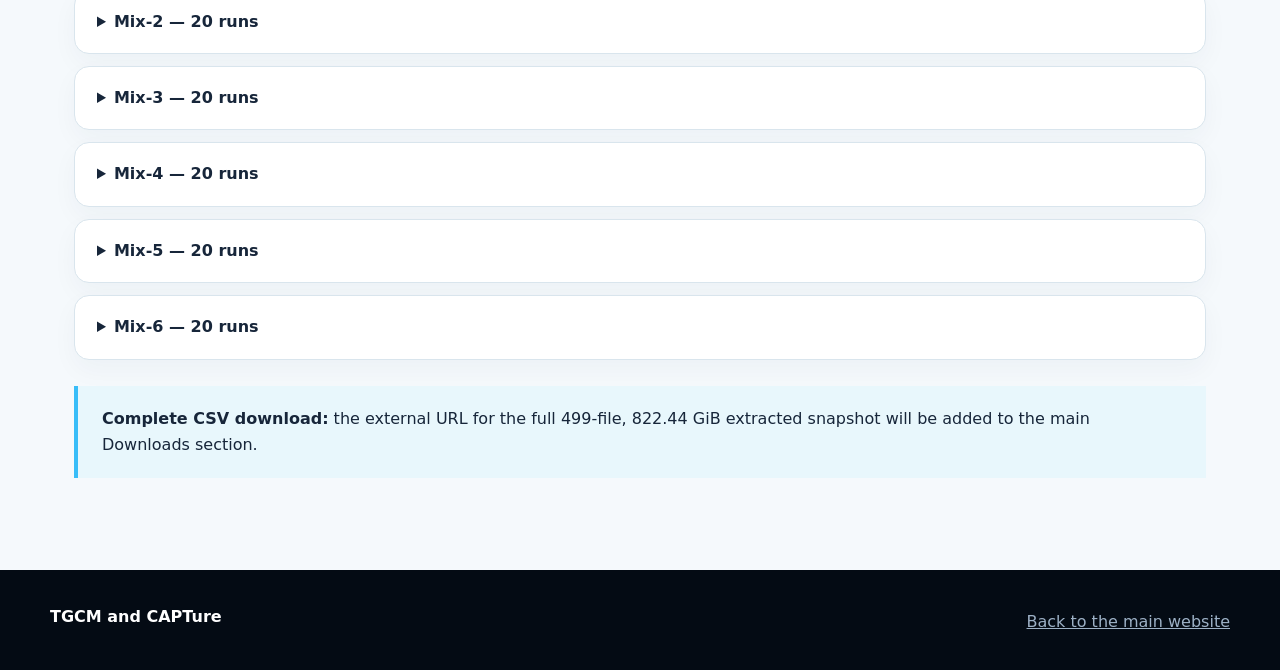
==== commit a5a8b308: "Simplify CAPTure dataset footer" ====
--- a/dataset/index.html
+++ b/dataset/index.html
@@ -83,6 +83,6 @@
       <div class="notice"><strong>Complete CSV download:</strong> the external URL for the full 499-file, 822.44 GiB extracted snapshot will be added to the main Downloads section.</div>
     </section>
   </main>
-  <footer class="site-footer"><div><strong>TGCM and CAPTure</strong><p>Dataset statistics corresponding to the CAPTure appendix.</p></div><p><a href="../">Back to the main website</a></p></footer>
+  <footer class="site-footer"><div><strong>TGCM and CAPTure</strong></div><p><a href="../">Back to the main website</a></p></footer>
 </body>
-</html>
+</html>
--- a/subpage.css
+++ b/subpage.css
@@ -1 +1 @@
-.subpage-main{background:#f5f9fc}.subpage-hero{padding:160px 24px 86px;color:#e8f4ff;background:radial-gradient(circle at 18% 15%,rgba(56,189,248,.18),transparent 34%),linear-gradient(180deg,#040b14,#07111f)}.subpage-hero>div,.dataset-section,.repro-section{width:min(100%,1180px);margin:auto}.subpage-hero h1{max-width:900px;margin:0;font-size:clamp(2.8rem,6vw,5.5rem);line-height:1;letter-spacing:-.055em}.subpage-hero p:not(.eyebrow){max-width:820px;color:#a9bed0;font-size:1.08rem}.dataset-section,.repro-section{padding:92px 24px}.page-heading{max-width:860px;margin-bottom:36px}.page-heading h1{margin:0;font-size:clamp(2.3rem,5vw,4.2rem);letter-spacing:-.05em;line-height:1.05}.page-heading>p:last-child{color:#586a7d}.summary-grid{display:grid;grid-template-columns:repeat(5,1fr);gap:12px;margin-bottom:46px}.summary-card{padding:20px;border:1px solid #dfe9f1;border-radius:16px;background:white;box-shadow:0 10px 28px rgba(21,51,78,.05)}.summary-card>span{color:#0f8fb3;font-size:.73rem;font-weight:800;text-transform:uppercase}.summary-card>strong{display:block;margin-top:8px;font-size:1.35rem;letter-spacing:-.035em}.summary-card>p{margin:4px 0 14px;color:#718194;font-size:.82rem}.table-block{margin-top:50px}.table-block h2{margin:0 0 16px;font-size:2.3rem;letter-spacing:-.04em}.table-wrap{overflow:auto;border:1px solid #d9e5ed;border-radius:17px;background:white;box-shadow:0 14px 32px rgba(21,51,78,.05)}table{width:100%;border-collapse:collapse;min-width:950px;font-size:.86rem}th,td{padding:13px 14px;border-bottom:1px solid #e5edf3;text-align:right;white-space:nowrap}th:first-child,td:first-child{text-align:left}thead th{color:#dceeff;background:#0b1d30;font-size:.72rem;letter-spacing:.04em;text-transform:uppercase}tbody tr:hover{background:#f5fafc}tfoot th{background:#edf5f8}.repro-grid{display:grid;grid-template-columns:repeat(3,1fr);gap:16px}.repro-card{display:flex;flex-direction:column;padding:26px;border:1px solid #dfe9f1;border-radius:18px;background:white;box-shadow:0 12px 32px rgba(21,51,78,.05)}.repro-card>span{color:#0f8fb3;font-size:.73rem;font-weight:800;text-transform:uppercase}.repro-card h2{margin:12px 0 8px;font-size:1.3rem}.repro-card p{flex:1;margin:0 0 20px;color:#586a7d}.repro-links{display:flex;flex-wrap:wrap;gap:8px}.repro-links a{padding:7px 10px;border:1px solid #dbe7ef;border-radius:8px;text-decoration:none;font-size:.8rem;font-weight:700}.setup-panel{margin-top:34px;padding:30px;border-radius:20px;color:#e8f4ff;background:#0a1727}.setup-panel pre{overflow:auto;padding:18px;border-radius:12px;background:#040b14;color:#bceffc}.notice{margin-top:26px;padding:20px 24px;border-left:4px solid #38bdf8;background:#e8f7fc}.site-footer a{color:inherit}@media(max-width:980px){.summary-grid{grid-template-columns:repeat(2,1fr)}.repro-grid{grid-template-columns:1fr 1fr}}@media(max-width:700px){.subpage-hero{padding:130px 20px 62px}.dataset-section,.repro-section{padding:64px 20px}.summary-grid,.repro-grid{grid-template-columns:1fr}}+.subpage-main{background:#f5f9fc}.subpage-hero{padding:160px 24px 86px;color:#e8f4ff;background:radial-gradient(circle at 18% 15%,rgba(56,189,248,.18),transparent 34%),linear-gradient(180deg,#040b14,#07111f)}.subpage-hero>div,.dataset-section,.repro-section{width:min(100%,1180px);margin:auto}.subpage-hero h1{max-width:900px;margin:0;font-size:clamp(2.8rem,6vw,5.5rem);line-height:1;letter-spacing:-.055em}.subpage-hero p:not(.eyebrow){max-width:820px;color:#a9bed0;font-size:1.08rem}.dataset-section,.repro-section{padding:92px 24px}.page-heading{max-width:860px;margin-bottom:36px}.page-heading h1{margin:0;font-size:clamp(2.3rem,5vw,4.2rem);letter-spacing:-.05em;line-height:1.05}.page-heading>p:last-child{color:#586a7d}.summary-grid{display:grid;grid-template-columns:repeat(5,1fr);gap:12px;margin-bottom:46px}.summary-card{padding:20px;border:1px solid #dfe9f1;border-radius:16px;background:white;box-shadow:0 10px 28px rgba(21,51,78,.05)}.summary-card>span{color:#0f8fb3;font-size:.73rem;font-weight:800;text-transform:uppercase}.summary-card>strong{display:block;margin-top:8px;font-size:1.35rem;letter-spacing:-.035em}.summary-card>p{margin:4px 0 14px;color:#718194;font-size:.82rem}.table-block{margin-top:50px}.table-block h2{margin:0 0 16px;font-size:2.3rem;letter-spacing:-.04em}.table-wrap{overflow:auto;border:1px solid #d9e5ed;border-radius:17px;background:white;box-shadow:0 14px 32px rgba(21,51,78,.05)}table{width:100%;border-collapse:collapse;min-width:950px;font-size:.86rem}th,td{padding:13px 14px;border-bottom:1px solid #e5edf3;text-align:right;white-space:nowrap}th:first-child,td:first-child{text-align:left}thead th{color:#dceeff;background:#0b1d30;font-size:.72rem;letter-spacing:.04em;text-transform:uppercase}tbody tr:hover{background:#f5fafc}tfoot th{background:#edf5f8}.repro-grid{display:grid;grid-template-columns:repeat(3,1fr);gap:16px}.repro-card{display:flex;flex-direction:column;padding:26px;border:1px solid #dfe9f1;border-radius:18px;background:white;box-shadow:0 12px 32px rgba(21,51,78,.05)}.repro-card>span{color:#0f8fb3;font-size:.73rem;font-weight:800;text-transform:uppercase}.repro-card h2{margin:12px 0 8px;font-size:1.3rem}.repro-card p{flex:1;margin:0 0 20px;color:#586a7d}.repro-links{display:flex;flex-wrap:wrap;gap:8px}.repro-links a,.disabled-link{padding:7px 10px;border:1px solid #dbe7ef;border-radius:8px;text-decoration:none;font-size:.8rem;font-weight:700}.disabled-link{color:#9aa7b4;border-color:#e2e8ee;background:#f2f5f7;cursor:not-allowed;user-select:none}.setup-panel{margin-top:34px;padding:30px;border-radius:20px;color:#e8f4ff;background:#0a1727}.setup-panel pre{overflow:auto;padding:18px;border-radius:12px;background:#040b14;color:#bceffc}.notice{margin-top:26px;padding:20px 24px;border-left:4px solid #38bdf8;background:#e8f7fc}.site-footer a{color:inherit}@media(max-width:980px){.summary-grid{grid-template-columns:repeat(2,1fr)}.repro-grid{grid-template-columns:1fr 1fr}}@media(max-width:700px){.subpage-hero{padding:130px 20px 62px}.dataset-section,.repro-section{padding:64px 20px}.summary-grid,.repro-grid{grid-template-columns:1fr}}
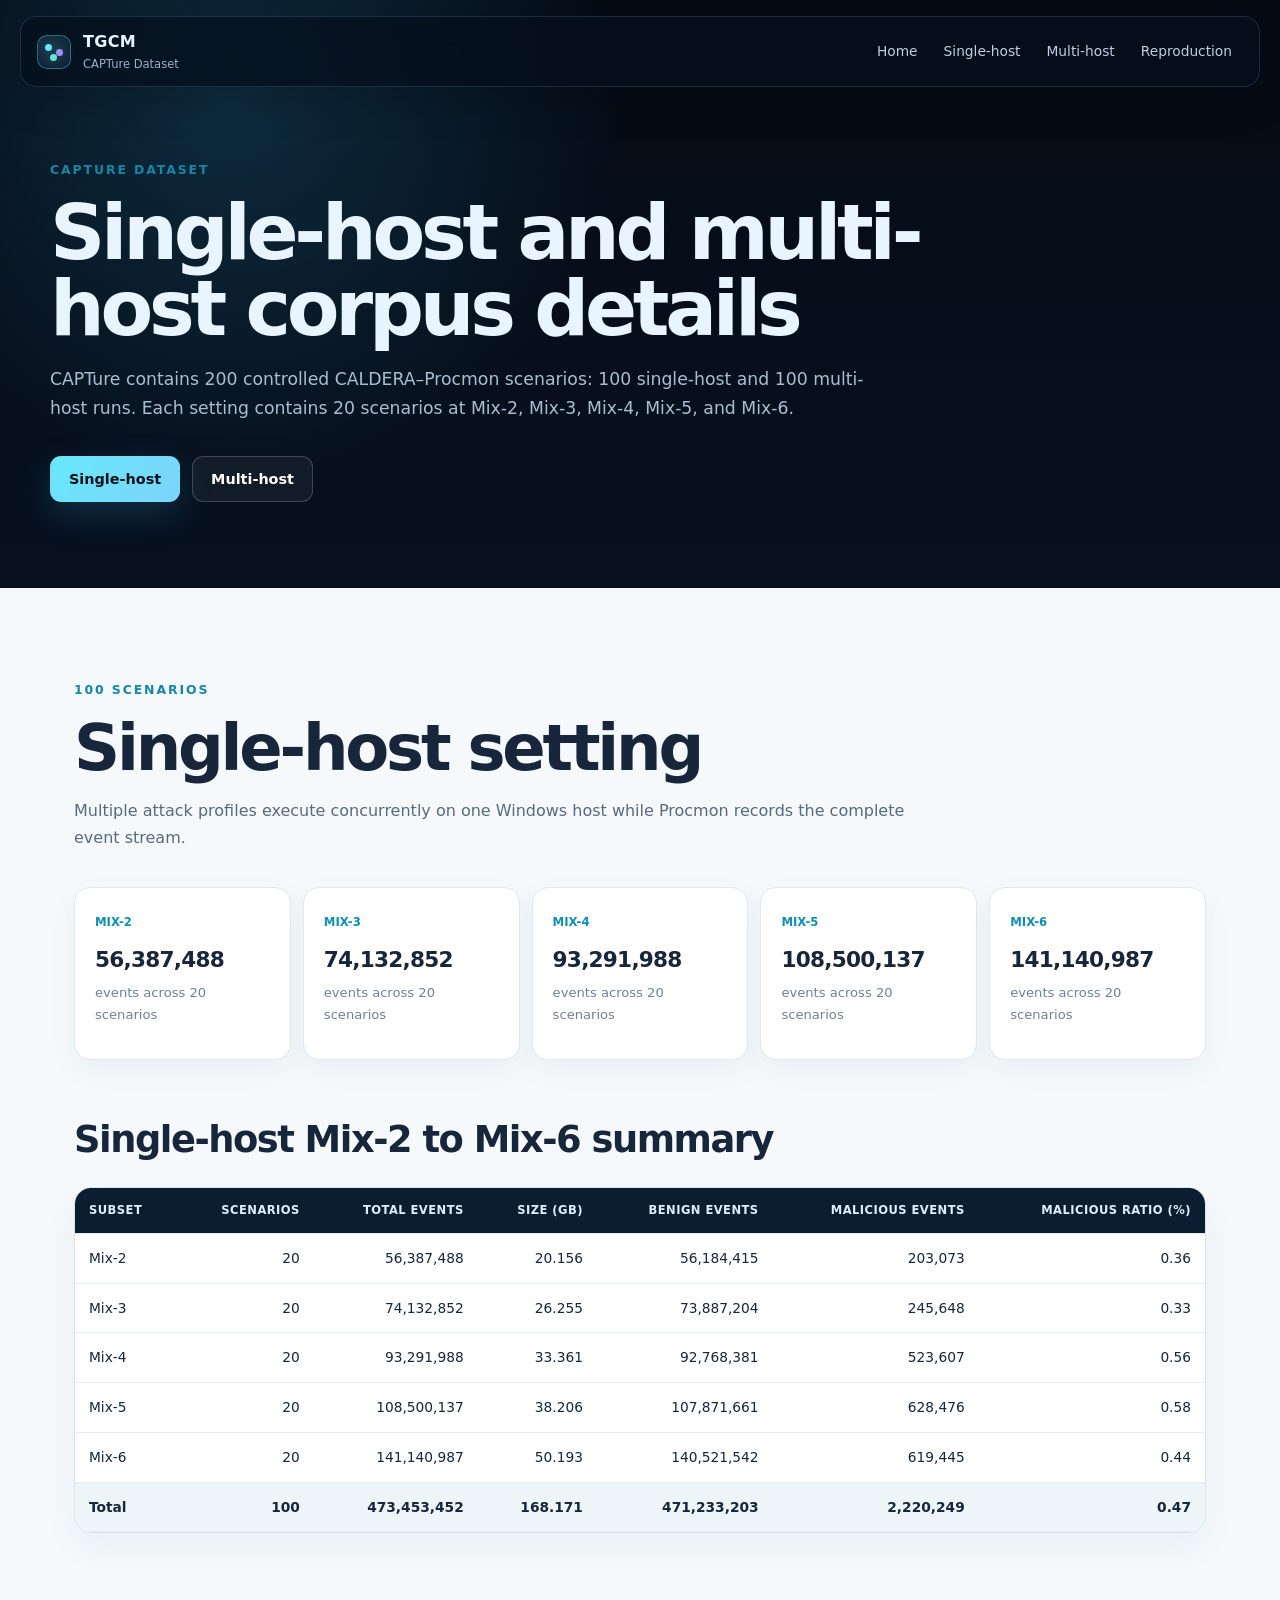
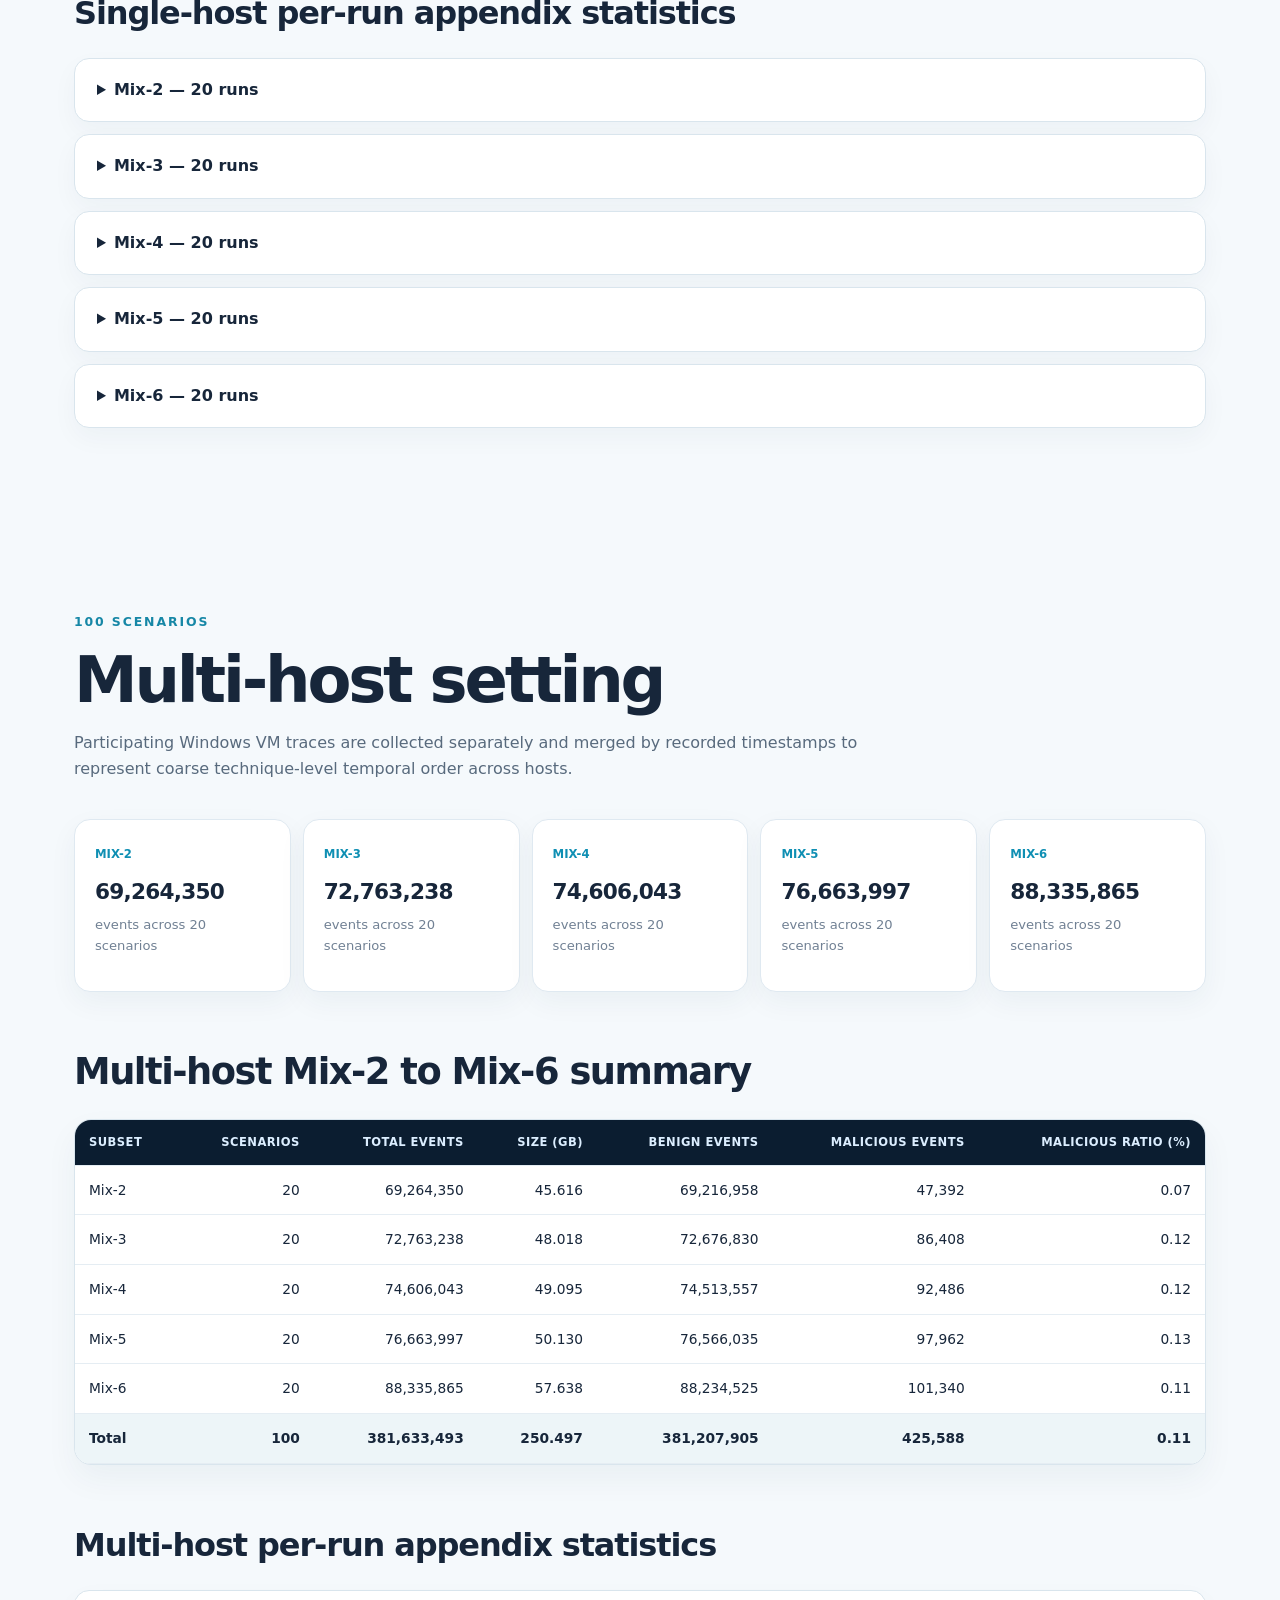
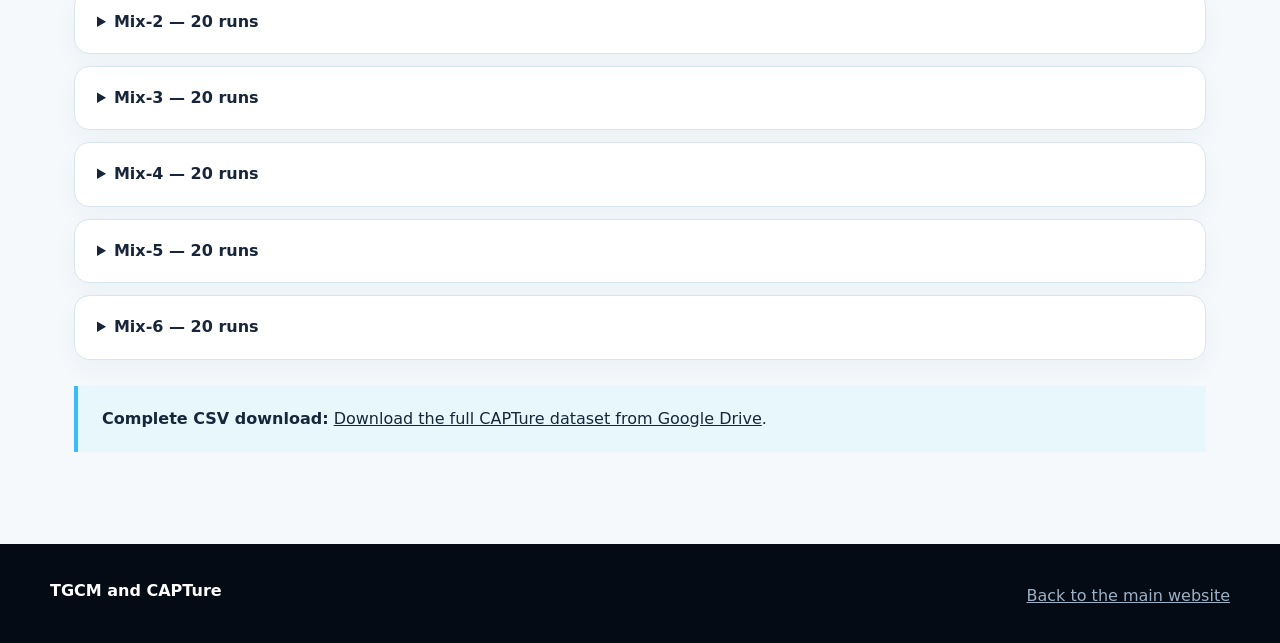
==== commit 402c59d8: "Link CAPTure dataset from details page" ====
--- a/dataset/index.html
+++ b/dataset/index.html
@@ -80,7 +80,7 @@
         <details><summary>Mix-5 — 20 runs</summary><div class="per-run-table" data-run-table data-csv="runs/mix5.csv" data-scope="multi-host">Loading…</div></details>
         <details><summary>Mix-6 — 20 runs</summary><div class="per-run-table" data-run-table data-csv="runs/mix6.csv" data-scope="multi-host">Loading…</div></details>
       </div>
-      <div class="notice"><strong>Complete CSV download:</strong> the external URL for the full 499-file, 822.44 GiB extracted snapshot will be added to the main Downloads section.</div>
+      <div class="notice"><strong>Complete CSV download:</strong> <a href="https://drive.google.com/file/d/1a9aYk9uXbi1I6miggYp2U1fT8HG6xNcZ/view?usp=sharing" target="_blank" rel="noopener">Download the full CAPTure dataset from Google Drive</a>.</div>
     </section>
   </main>
   <footer class="site-footer"><div><strong>TGCM and CAPTure</strong></div><p><a href="../">Back to the main website</a></p></footer>
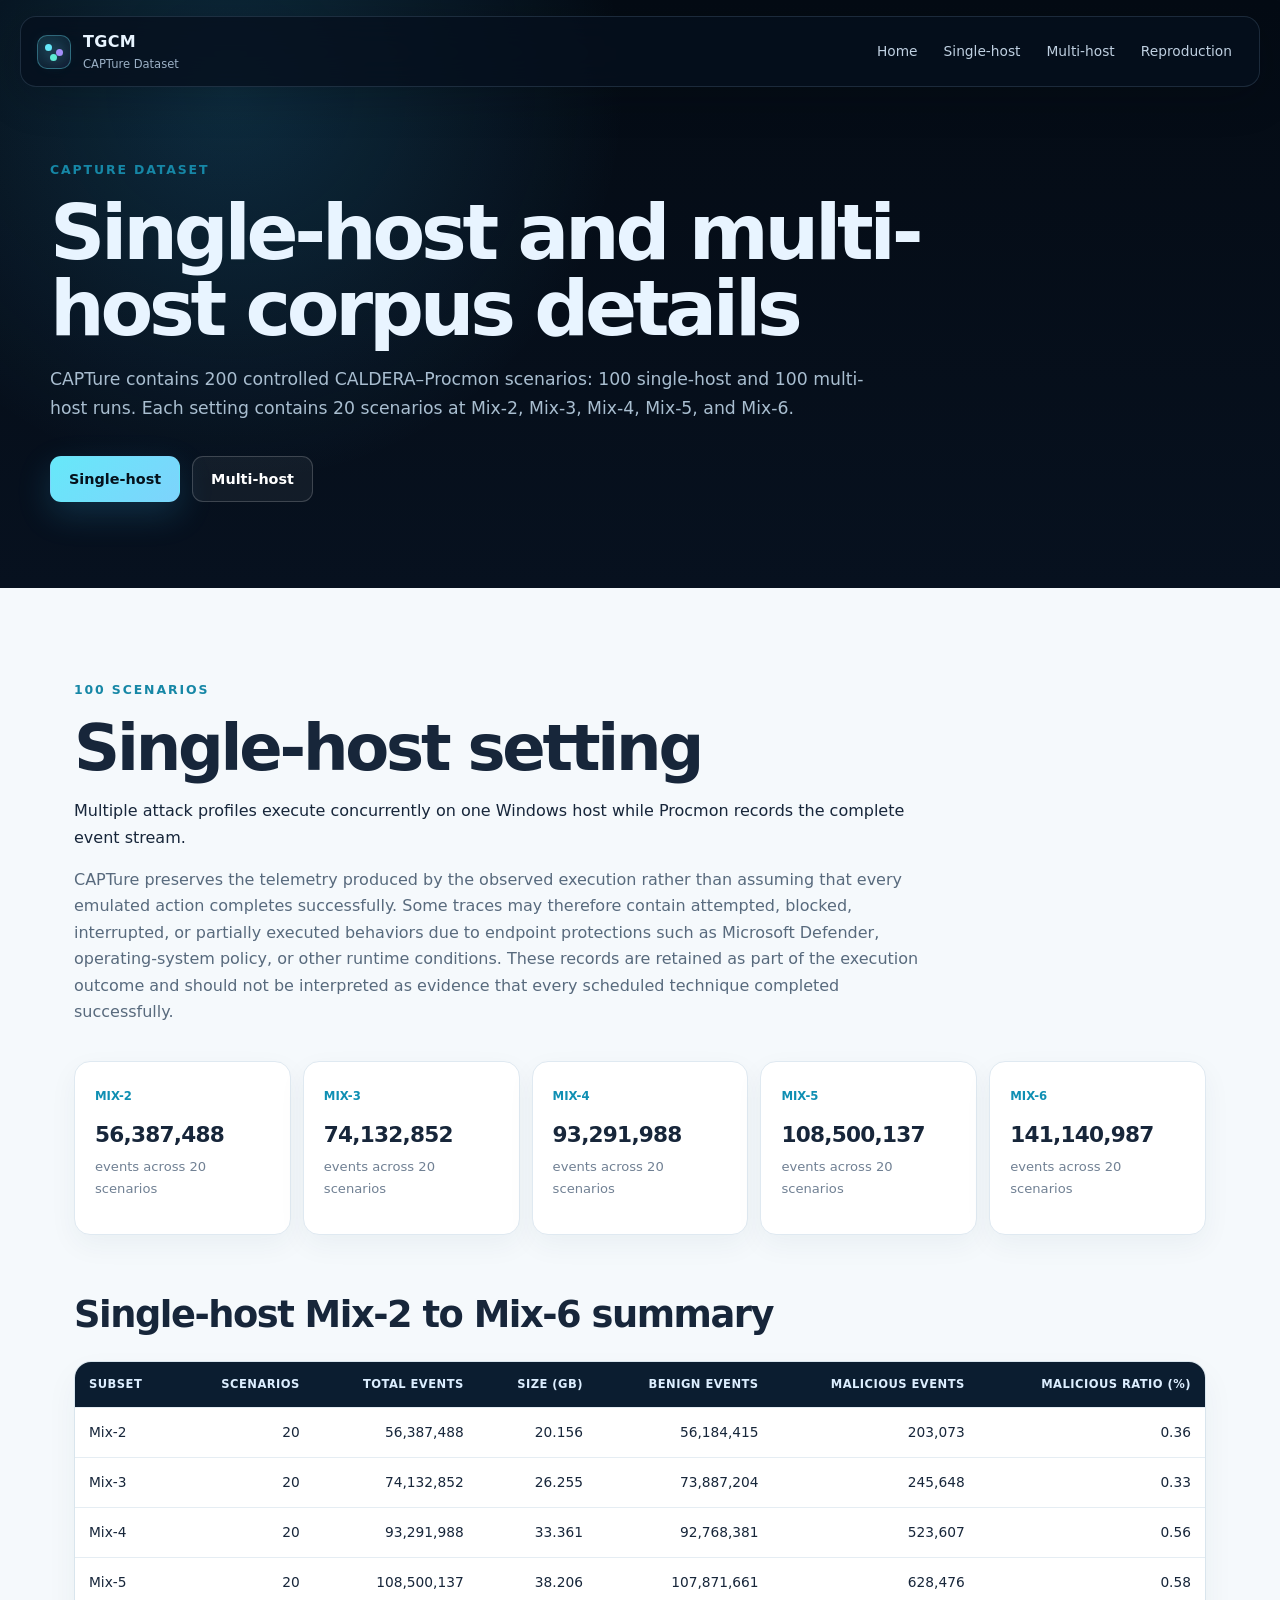
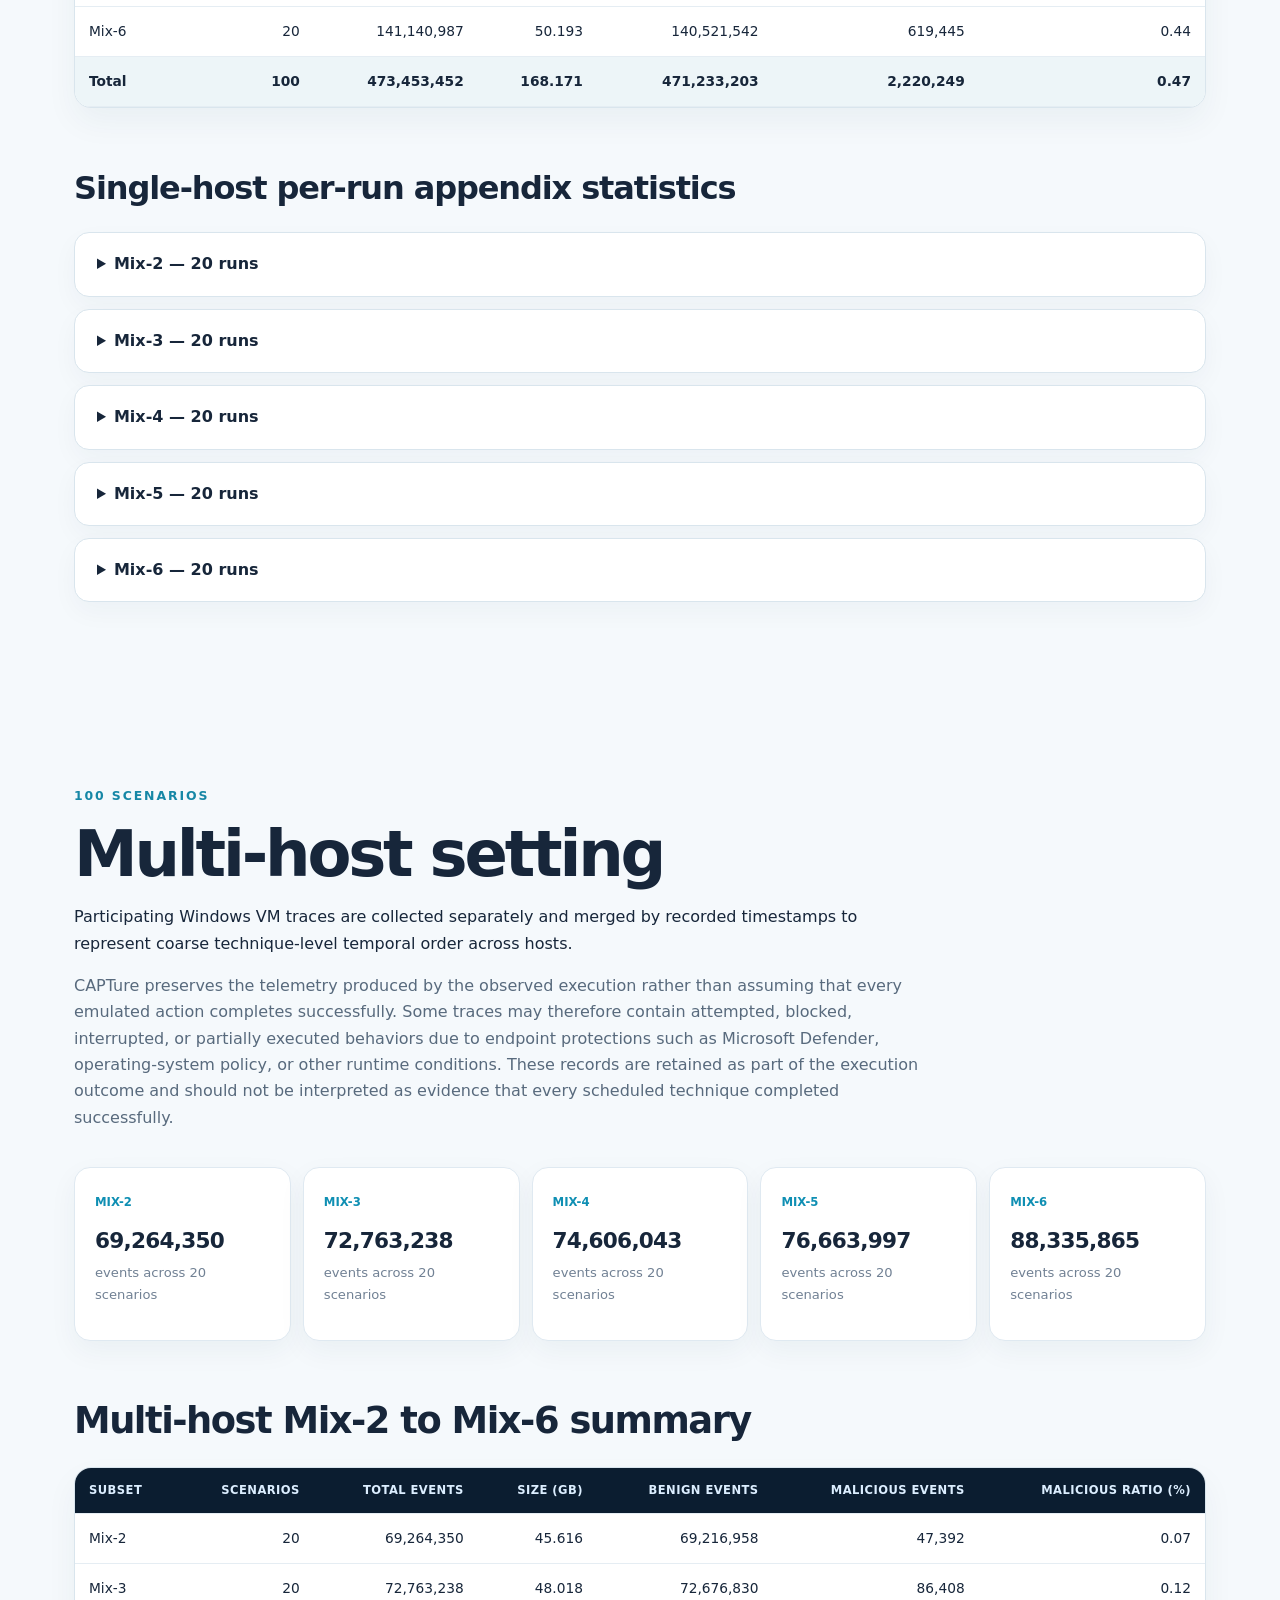
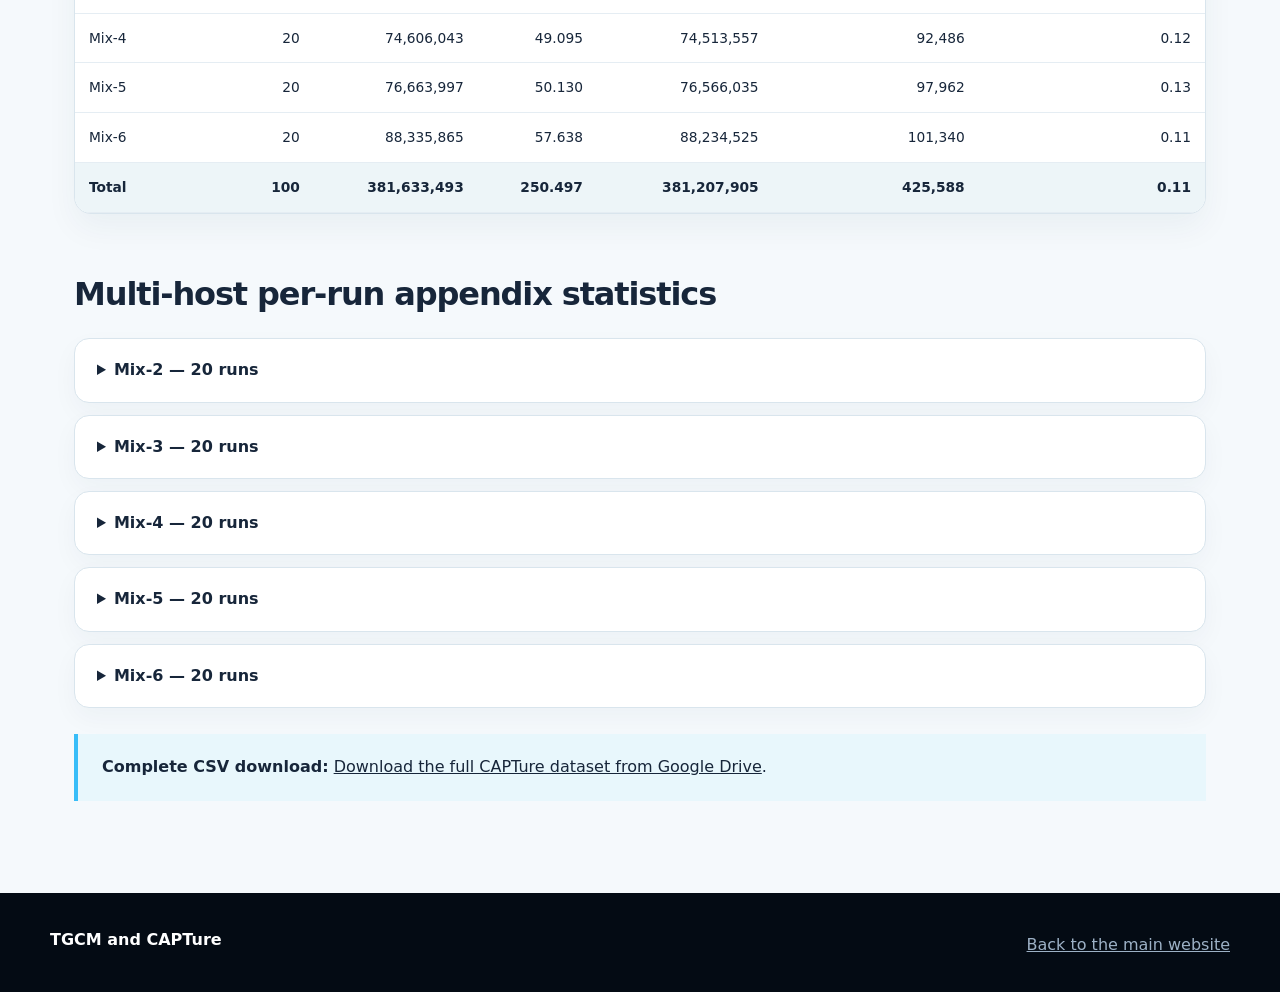
==== commit 8858afa1: "Clarify blocked and partial executions in CAPTure traces" ====
--- a/dataset/index.html
+++ b/dataset/index.html
@@ -21,7 +21,7 @@
     <section class="subpage-hero"><div><p class="eyebrow">CAPTure dataset</p><h1>Single-host and multi-host corpus details</h1><p>CAPTure contains 200 controlled CALDERA–Procmon scenarios: 100 single-host and 100 multi-host runs. Each setting contains 20 scenarios at Mix-2, Mix-3, Mix-4, Mix-5, and Mix-6.</p><div class="hero-actions"><a class="button button-primary" href="#single-host">Single-host</a><a class="button button-secondary" href="#multi-host">Multi-host</a></div></div></section>
 
     <section id="single-host" class="dataset-section">
-      <div class="page-heading"><p class="eyebrow">100 scenarios</p><h1>Single-host setting</h1><p>Multiple attack profiles execute concurrently on one Windows host while Procmon records the complete event stream.</p></div>
+      <div class="page-heading"><p class="eyebrow">100 scenarios</p><h1>Single-host setting</h1><p>Multiple attack profiles execute concurrently on one Windows host while Procmon records the complete event stream.</p><p>CAPTure preserves the telemetry produced by the observed execution rather than assuming that every emulated action completes successfully. Some traces may therefore contain attempted, blocked, interrupted, or partially executed behaviors due to endpoint protections such as Microsoft Defender, operating-system policy, or other runtime conditions. These records are retained as part of the execution outcome and should not be interpreted as evidence that every scheduled technique completed successfully.</p></div>
       <div class="summary-grid">
         <article class="summary-card"><span>Mix-2</span><strong>56,387,488</strong><p>events across 20 scenarios</p></article>
         <article class="summary-card"><span>Mix-3</span><strong>74,132,852</strong><p>events across 20 scenarios</p></article>
@@ -52,7 +52,7 @@
     </section>
 
     <section id="multi-host" class="dataset-section">
-      <div class="page-heading"><p class="eyebrow">100 scenarios</p><h1>Multi-host setting</h1><p>Participating Windows VM traces are collected separately and merged by recorded timestamps to represent coarse technique-level temporal order across hosts.</p></div>
+      <div class="page-heading"><p class="eyebrow">100 scenarios</p><h1>Multi-host setting</h1><p>Participating Windows VM traces are collected separately and merged by recorded timestamps to represent coarse technique-level temporal order across hosts.</p><p>CAPTure preserves the telemetry produced by the observed execution rather than assuming that every emulated action completes successfully. Some traces may therefore contain attempted, blocked, interrupted, or partially executed behaviors due to endpoint protections such as Microsoft Defender, operating-system policy, or other runtime conditions. These records are retained as part of the execution outcome and should not be interpreted as evidence that every scheduled technique completed successfully.</p></div>
       <div class="summary-grid">
         <article class="summary-card"><span>Mix-2</span><strong>69,264,350</strong><p>events across 20 scenarios</p></article>
         <article class="summary-card"><span>Mix-3</span><strong>72,763,238</strong><p>events across 20 scenarios</p></article>
